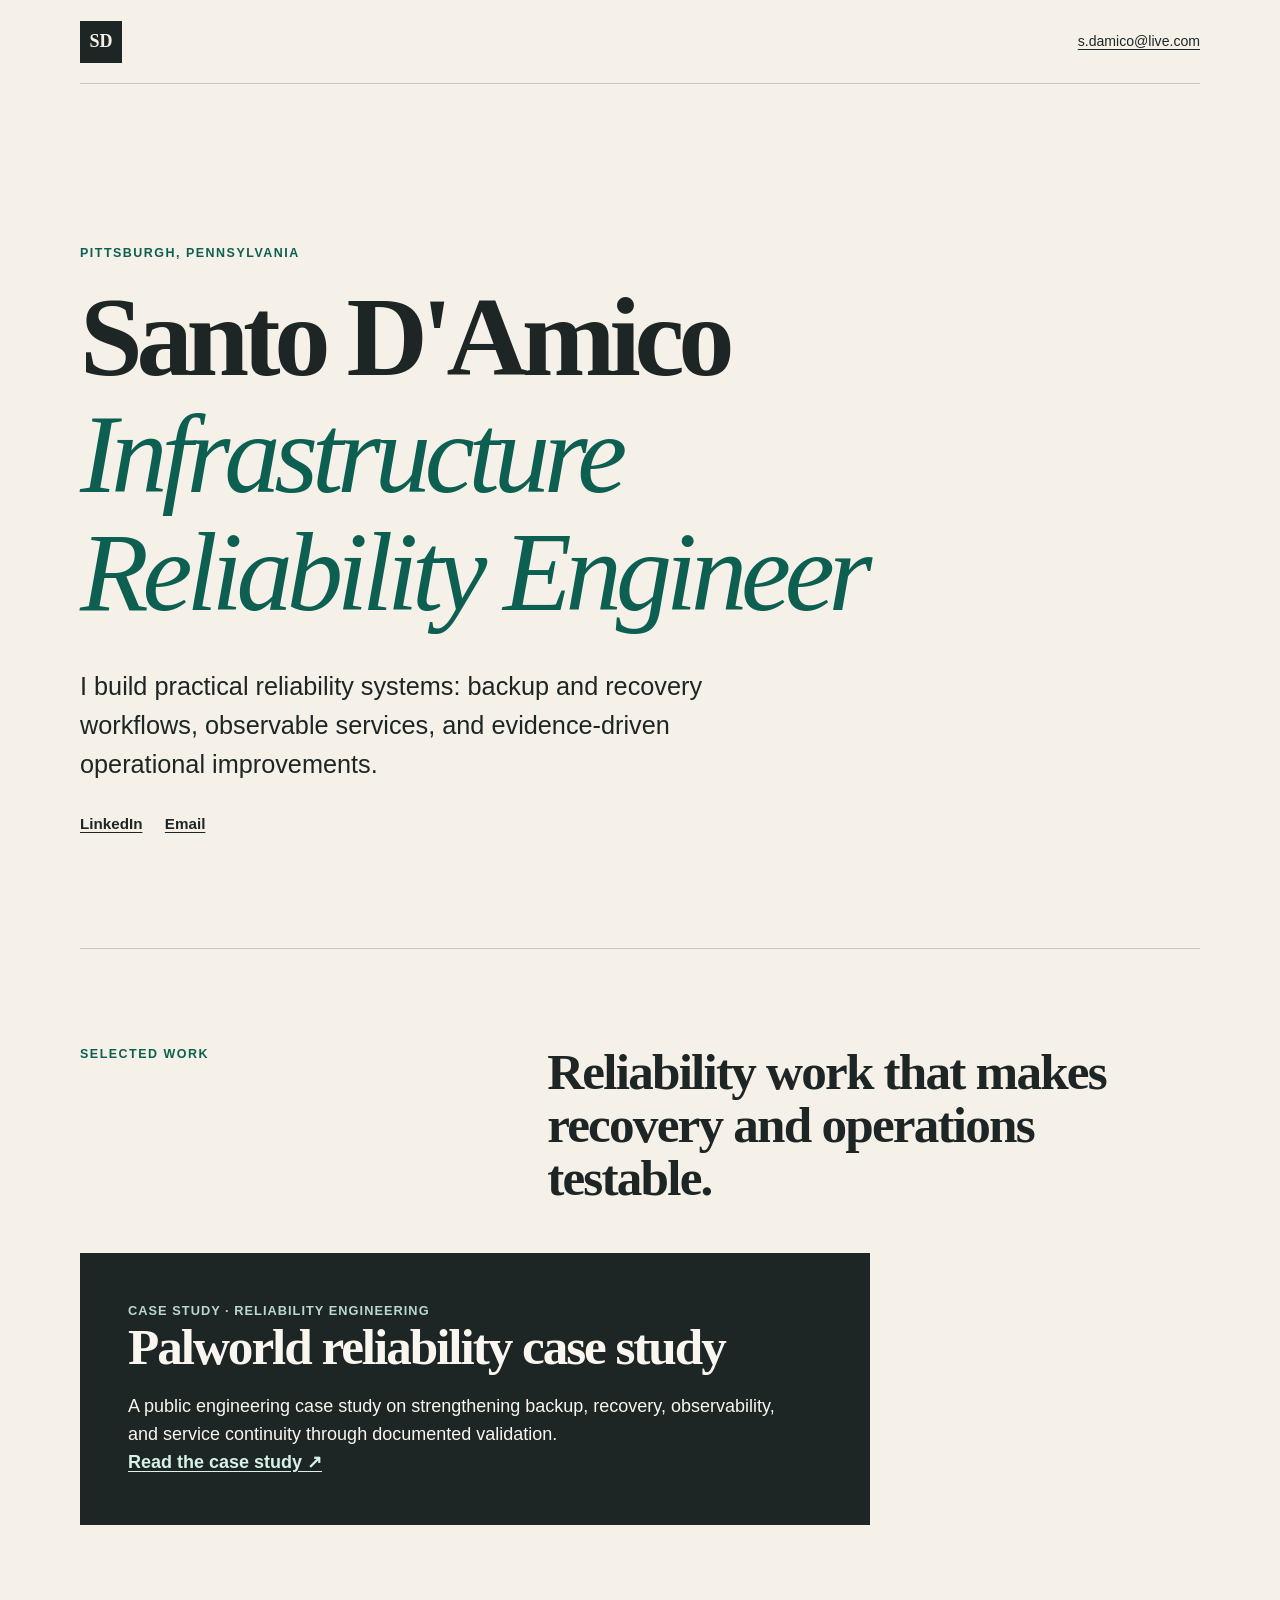
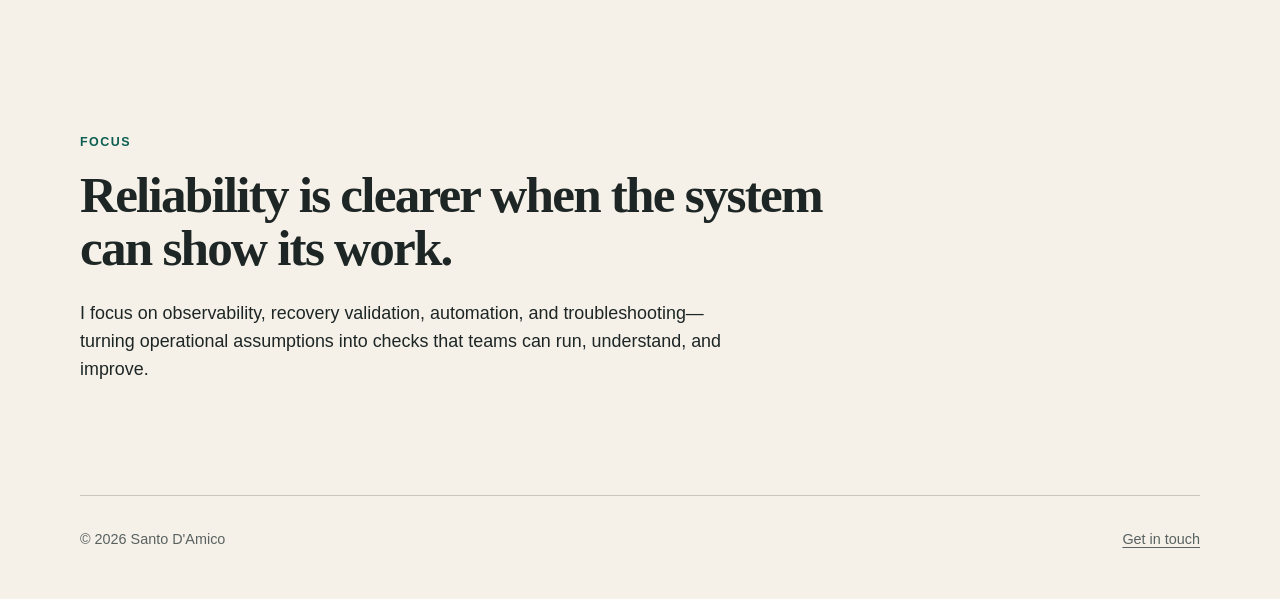
==== index.html @ 097198df "feat: publish portfolio site" ====
<!doctype html>
<html lang="en">
<head>
  <meta charset="utf-8">
  <meta name="viewport" content="width=device-width, initial-scale=1">
  <meta name="description" content="Santo D'Amico — Infrastructure Reliability Engineer in Pittsburgh, PA.">
  <title>Santo D'Amico — Infrastructure Reliability Engineer</title>
  <link rel="stylesheet" href="styles.css">
</head>
<body>
  <header class="site-header">
    <a class="wordmark" href="#top" aria-label="Santo D'Amico home">SD</a>
    <a class="contact-link" href="mailto:s.damico@live.com">s.damico@live.com</a>
  </header>

  <main id="top">
    <section class="intro" aria-labelledby="intro-heading">
      <p class="eyebrow">Pittsburgh, Pennsylvania</p>
      <h1 id="intro-heading">Santo D'Amico<br><em>Infrastructure Reliability Engineer</em></h1>
      <p class="lede">I build practical reliability systems: backup and recovery workflows, observable services, and evidence-driven operational improvements.</p>
      <nav class="intro-links" aria-label="Professional links">
        <a href="https://www.linkedin.com/in/santodamico/">LinkedIn</a>
        <a href="mailto:s.damico@live.com">Email</a>
      </nav>
    </section>

    <section class="work" aria-labelledby="work-heading">
      <div class="section-heading">
        <p class="eyebrow">Selected work</p>
        <h2 id="work-heading">Reliability work that makes recovery and operations testable.</h2>
      </div>

      <article class="project">
        <p class="project-type">Case study · Reliability engineering</p>
        <h3>Palworld reliability case study</h3>
        <p>A public engineering case study on strengthening backup, recovery, observability, and service continuity through documented validation.</p>
        <a class="project-link" href="https://github.com/ZaenetDev/palworld-reliability-case-study">Read the case study <span aria-hidden="true">↗</span></a>
      </article>
    </section>

    <section class="focus" aria-labelledby="focus-heading">
      <p class="eyebrow">Focus</p>
      <h2 id="focus-heading">Reliability is clearer when the system can show its work.</h2>
      <p>I focus on observability, recovery validation, automation, and troubleshooting—turning operational assumptions into checks that teams can run, understand, and improve.</p>
    </section>
  </main>

  <footer>
    <p>© 2026 Santo D'Amico</p>
    <a href="mailto:s.damico@live.com">Get in touch</a>
  </footer>
</body>
</html>
---- styles.css ----
:root {
  --paper: #f5f1e9;
  --ink: #1d2625;
  --muted: #596260;
  --rule: #c9c6bb;
  --accent: #0d5f52;
  --accent-dark: #073f36;
  --display: Georgia, "Times New Roman", serif;
  --body: "Helvetica Neue", Arial, sans-serif;
}

* { box-sizing: border-box; }
html { scroll-behavior: smooth; }
body {
  margin: 0;
  color: var(--ink);
  background: var(--paper);
  font-family: var(--body);
  font-size: 18px;
  line-height: 1.55;
}
a { color: inherit; text-underline-offset: 0.18em; }
a:hover { color: var(--accent); }
a:focus-visible { outline: 3px solid var(--accent); outline-offset: 4px; }

.site-header, main, footer {
  width: min(100% - 3rem, 1120px);
  margin-inline: auto;
}
.site-header {
  display: flex;
  align-items: center;
  justify-content: space-between;
  min-height: 84px;
  border-bottom: 1px solid var(--rule);
}
.wordmark {
  display: grid;
  width: 42px;
  height: 42px;
  place-items: center;
  background: var(--ink);
  color: var(--paper);
  font-family: var(--display);
  font-weight: bold;
  text-decoration: none;
}
.contact-link { font-size: 0.88rem; }

.intro { padding: clamp(4.5rem, 13vw, 10rem) 0 clamp(4rem, 9vw, 7rem); max-width: 920px; }
.eyebrow {
  margin: 0 0 1rem;
  color: var(--accent);
  font-size: 0.78rem;
  font-weight: 700;
  letter-spacing: 0.12em;
  text-transform: uppercase;
}
h1, h2, h3 { font-family: var(--display); line-height: 1.04; text-wrap: pretty; }
h1 { margin: 0; font-size: clamp(3.4rem, 8.8vw, 7.4rem); letter-spacing: -0.055em; }
h1 em { color: var(--accent); font-weight: 400; }
.lede { max-width: 690px; margin: 2.25rem 0 1.75rem; font-size: clamp(1.25rem, 2vw, 1.58rem); }
.intro-links { display: flex; gap: 1.4rem; font-size: 0.95rem; font-weight: 700; }

.work { padding: clamp(3.5rem, 8vw, 6rem) 0; border-top: 1px solid var(--rule); }
.section-heading { display: grid; grid-template-columns: minmax(0, 0.8fr) minmax(0, 1.2fr); gap: 2rem; margin-bottom: 3rem; }
.section-heading h2, .focus h2 { margin: 0; font-size: clamp(2rem, 4vw, 3.6rem); letter-spacing: -0.035em; }
.project { max-width: 790px; padding: clamp(1.6rem, 4vw, 3rem); background: var(--ink); color: #f9f6ef; }
.project-type { margin: 0 0 2rem; color: #b9d8cf; font-size: 0.8rem; font-weight: 700; letter-spacing: 0.08em; text-transform: uppercase; }
.project h3 { margin: 0 0 1.2rem; font-size: clamp(2rem, 4vw, 3.45rem); letter-spacing: -0.04em; }
.project p { max-width: 670px; margin: 0; }
.project-details { padding-left: 1.15rem; margin: 2rem 0; }
.project-details li + li { margin-top: 0.35rem; }
.project-link { color: #d7f2e8; font-weight: 700; }
.project-link:hover { color: #ffffff; }
.project-link:focus-visible { outline-color: #d7f2e8; }

.focus { padding: clamp(4rem, 9vw, 7rem) 0; max-width: 800px; }
.focus p:last-child { max-width: 670px; margin: 1.6rem 0 0; font-size: 1.12rem; }
footer { display: flex; justify-content: space-between; gap: 1rem; padding: 2rem 0 3rem; border-top: 1px solid var(--rule); color: var(--muted); font-size: 0.9rem; }
footer p { margin: 0; }

@media (max-width: 640px) {
  body { font-size: 17px; }
  .site-header, main, footer { width: min(100% - 2rem, 1120px); }
  .site-header { min-height: 70px; }
  .contact-link { max-width: 13rem; overflow-wrap: anywhere; text-align: right; }
  .intro { padding-top: 4rem; }
  .section-heading { grid-template-columns: 1fr; gap: 0.25rem; }
  .project { margin-inline: -1rem; }
  footer { align-items: flex-start; flex-direction: column; }
}

@media (prefers-reduced-motion: reduce) { html { scroll-behavior: auto; } }
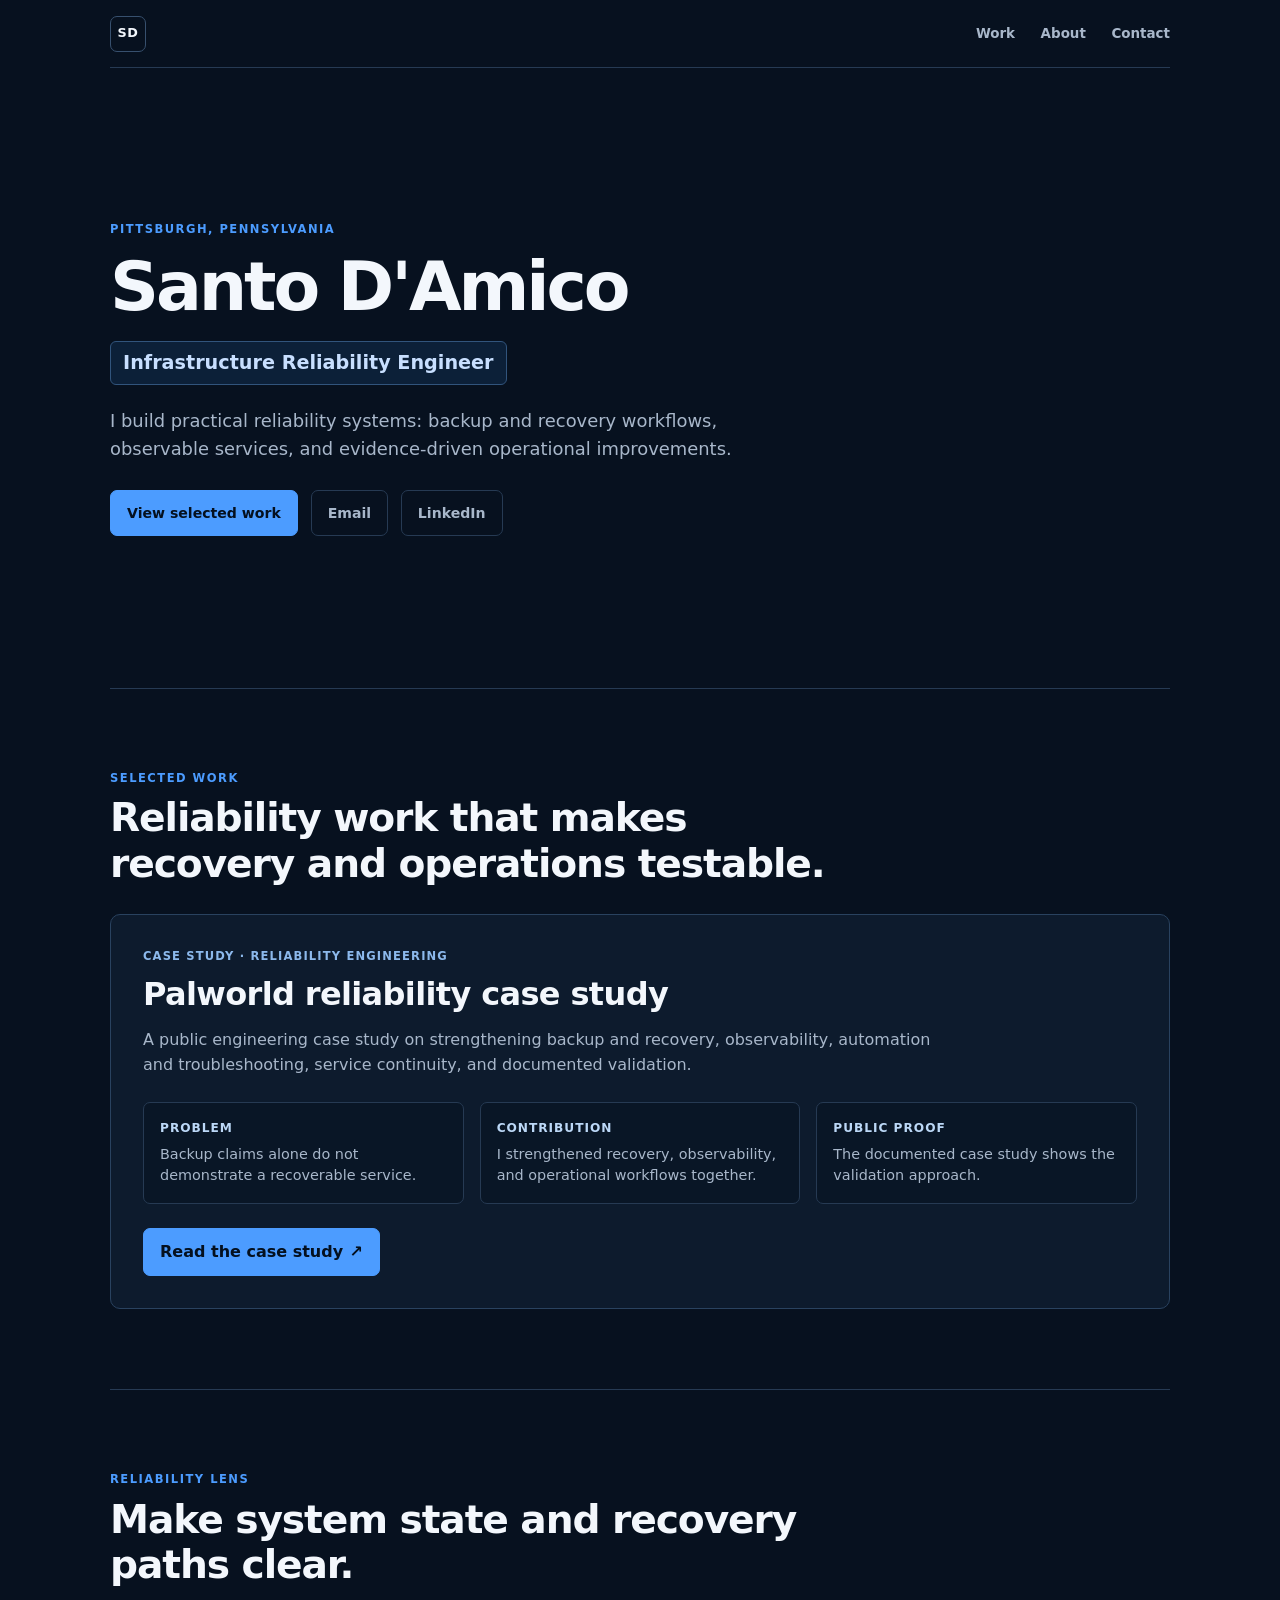
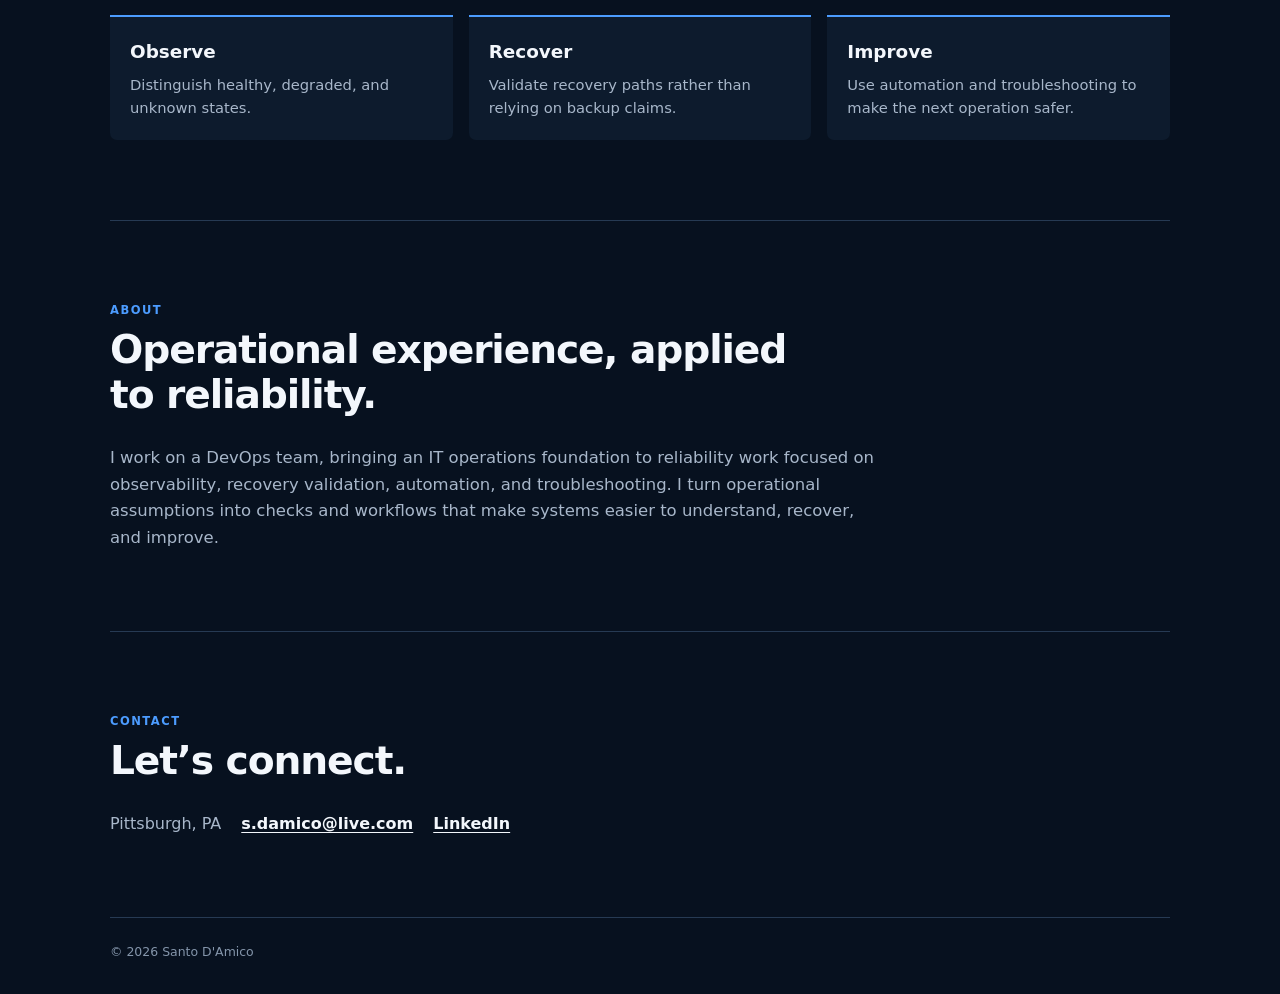
==== commit 75091429: "feat: redesign portfolio for clearer project discovery" ====
--- a/index.html
+++ b/index.html
@@ -8,46 +8,99 @@
   <link rel="stylesheet" href="styles.css">
 </head>
 <body>
-  <header class="site-header">
+  <header class="site-header shell">
     <a class="wordmark" href="#top" aria-label="Santo D'Amico home">SD</a>
-    <a class="contact-link" href="mailto:s.damico@live.com">s.damico@live.com</a>
+    <nav class="site-nav" aria-label="Primary navigation">
+      <a href="#work">Work</a>
+      <a href="#about">About</a>
+      <a href="#contact">Contact</a>
+    </nav>
   </header>
 
-  <main id="top">
-    <section class="intro" aria-labelledby="intro-heading">
+  <main id="top" class="shell">
+    <section class="hero" aria-labelledby="intro-heading">
       <p class="eyebrow">Pittsburgh, Pennsylvania</p>
-      <h1 id="intro-heading">Santo D'Amico<br><em>Infrastructure Reliability Engineer</em></h1>
+      <h1 id="intro-heading">Santo D'Amico</h1>
+      <p class="role">Infrastructure Reliability Engineer</p>
       <p class="lede">I build practical reliability systems: backup and recovery workflows, observable services, and evidence-driven operational improvements.</p>
-      <nav class="intro-links" aria-label="Professional links">
-        <a href="https://www.linkedin.com/in/santodamico/">LinkedIn</a>
-        <a href="mailto:s.damico@live.com">Email</a>
+      <nav class="hero-actions" aria-label="Featured and professional links">
+        <a class="button button-primary" href="#work">View selected work</a>
+        <a class="button button-secondary" href="mailto:s.damico@live.com">Email</a>
+        <a class="button button-secondary" href="https://www.linkedin.com/in/santodamico/">LinkedIn</a>
       </nav>
     </section>
 
-    <section class="work" aria-labelledby="work-heading">
+    <section class="section" id="work" aria-labelledby="work-heading">
       <div class="section-heading">
         <p class="eyebrow">Selected work</p>
         <h2 id="work-heading">Reliability work that makes recovery and operations testable.</h2>
       </div>
-
       <article class="project">
         <p class="project-type">Case study · Reliability engineering</p>
         <h3>Palworld reliability case study</h3>
-        <p>A public engineering case study on strengthening backup, recovery, observability, and service continuity through documented validation.</p>
+        <p class="project-summary">A public engineering case study on strengthening backup and recovery, observability, automation and troubleshooting, service continuity, and documented validation.</p>
+        <div class="project-points">
+          <div>
+            <h4>Problem</h4>
+            <p>Backup claims alone do not demonstrate a recoverable service.</p>
+          </div>
+          <div>
+            <h4>Contribution</h4>
+            <p>I strengthened recovery, observability, and operational workflows together.</p>
+          </div>
+          <div>
+            <h4>Public proof</h4>
+            <p>The documented case study shows the validation approach.</p>
+          </div>
+        </div>
         <a class="project-link" href="https://github.com/ZaenetDev/palworld-reliability-case-study">Read the case study <span aria-hidden="true">↗</span></a>
       </article>
     </section>
 
-    <section class="focus" aria-labelledby="focus-heading">
-      <p class="eyebrow">Focus</p>
-      <h2 id="focus-heading">Reliability is clearer when the system can show its work.</h2>
-      <p>I focus on observability, recovery validation, automation, and troubleshooting—turning operational assumptions into checks that teams can run, understand, and improve.</p>
+    <section class="section" aria-labelledby="reliability-heading">
+      <div class="section-heading">
+        <p class="eyebrow">Reliability lens</p>
+        <h2 id="reliability-heading">Make system state and recovery paths clear.</h2>
+      </div>
+      <div class="lens-grid">
+        <article>
+          <h3>Observe</h3>
+          <p>Distinguish healthy, degraded, and unknown states.</p>
+        </article>
+        <article>
+          <h3>Recover</h3>
+          <p>Validate recovery paths rather than relying on backup claims.</p>
+        </article>
+        <article>
+          <h3>Improve</h3>
+          <p>Use automation and troubleshooting to make the next operation safer.</p>
+        </article>
+      </div>
+    </section>
+
+    <section class="section" id="about" aria-labelledby="about-heading">
+      <div class="section-heading">
+        <p class="eyebrow">About</p>
+        <h2 id="about-heading">Operational experience, applied to reliability.</h2>
+      </div>
+      <p class="about-copy">I work on a DevOps team, bringing an IT operations foundation to reliability work focused on observability, recovery validation, automation, and troubleshooting. I turn operational assumptions into checks and workflows that make systems easier to understand, recover, and improve.</p>
+    </section>
+
+    <section class="section" id="contact" aria-labelledby="contact-heading">
+      <div class="section-heading">
+        <p class="eyebrow">Contact</p>
+        <h2 id="contact-heading">Let’s connect.</h2>
+      </div>
+      <address class="contact-row">
+        <span>Pittsburgh, PA</span>
+        <a href="mailto:s.damico@live.com">s.damico@live.com</a>
+        <a href="https://www.linkedin.com/in/santodamico/">LinkedIn</a>
+      </address>
     </section>
   </main>
 
-  <footer>
+  <footer class="shell">
     <p>© 2026 Santo D'Amico</p>
-    <a href="mailto:s.damico@live.com">Get in touch</a>
   </footer>
 </body>
 </html>
--- a/styles.css
+++ b/styles.css
@@ -1,94 +1,180 @@
 :root {
-  --paper: #f5f1e9;
-  --ink: #1d2625;
-  --muted: #596260;
-  --rule: #c9c6bb;
-  --accent: #0d5f52;
-  --accent-dark: #073f36;
-  --display: Georgia, "Times New Roman", serif;
-  --body: "Helvetica Neue", Arial, sans-serif;
+  color-scheme: dark;
+  --bg: #07111f;
+  --surface: #0d1b2d;
+  --surface-strong: #12243a;
+  --text: #f3f7fc;
+  --muted: #a8b7ca;
+  --line: #263a53;
+  --accent: #4c9cff;
+  --accent-hover: #74b3ff;
+  --max: 1060px;
+  --gutter: clamp(1rem, 4vw, 2rem);
+  --radius: 10px;
+  --font: Inter, ui-sans-serif, system-ui, -apple-system, BlinkMacSystemFont, "Segoe UI", sans-serif;
 }
 
-* { box-sizing: border-box; }
+*, *::before, *::after { box-sizing: border-box; }
 html { scroll-behavior: smooth; }
 body {
   margin: 0;
-  color: var(--ink);
-  background: var(--paper);
-  font-family: var(--body);
-  font-size: 18px;
-  line-height: 1.55;
+  min-width: 320px;
+  overflow-x: hidden;
+  background: var(--bg);
+  color: var(--text);
+  font-family: var(--font);
+  font-size: 16px;
+  line-height: 1.6;
+  -webkit-font-smoothing: antialiased;
 }
-a { color: inherit; text-underline-offset: 0.18em; }
-a:hover { color: var(--accent); }
-a:focus-visible { outline: 3px solid var(--accent); outline-offset: 4px; }
+a { color: inherit; text-underline-offset: 0.2em; }
+a:hover { color: var(--accent-hover); }
+a:focus-visible {
+  outline: 3px solid var(--accent);
+  outline-offset: 4px;
+  border-radius: 3px;
+}
+p, h1, h2, h3, h4 { overflow-wrap: break-word; }
+.shell { width: min(calc(100% - (2 * var(--gutter))), var(--max)); margin-inline: auto; }
 
-.site-header, main, footer {
-  width: min(100% - 3rem, 1120px);
-  margin-inline: auto;
-}
 .site-header {
   display: flex;
   align-items: center;
   justify-content: space-between;
-  min-height: 84px;
-  border-bottom: 1px solid var(--rule);
+  gap: 1.5rem;
+  min-height: 68px;
+  border-bottom: 1px solid var(--line);
 }
 .wordmark {
-  display: grid;
-  width: 42px;
-  height: 42px;
+  display: inline-grid;
+  width: 36px;
+  height: 36px;
   place-items: center;
-  background: var(--ink);
-  color: var(--paper);
-  font-family: var(--display);
-  font-weight: bold;
+  border: 1px solid #37506e;
+  border-radius: 7px;
+  color: var(--text);
+  font-size: 0.8rem;
+  font-weight: 800;
+  letter-spacing: 0.05em;
   text-decoration: none;
 }
-.contact-link { font-size: 0.88rem; }
+.wordmark:hover { border-color: var(--accent); color: var(--text); }
+.site-nav { display: flex; gap: clamp(0.8rem, 3vw, 1.6rem); font-size: 0.84rem; font-weight: 650; }
+.site-nav a { color: var(--muted); text-decoration: none; }
+.site-nav a:hover { color: var(--text); }
 
-.intro { padding: clamp(4.5rem, 13vw, 10rem) 0 clamp(4rem, 9vw, 7rem); max-width: 920px; }
+main { display: block; }
+.hero {
+  display: grid;
+  align-content: center;
+  min-height: min(620px, calc(100svh - 68px));
+  padding-block: clamp(3.25rem, 8vh, 5.5rem);
+}
 .eyebrow {
-  margin: 0 0 1rem;
+  margin: 0 0 0.8rem;
   color: var(--accent);
-  font-size: 0.78rem;
-  font-weight: 700;
-  letter-spacing: 0.12em;
+  font-size: 0.72rem;
+  font-weight: 800;
+  letter-spacing: 0.13em;
   text-transform: uppercase;
 }
-h1, h2, h3 { font-family: var(--display); line-height: 1.04; text-wrap: pretty; }
-h1 { margin: 0; font-size: clamp(3.4rem, 8.8vw, 7.4rem); letter-spacing: -0.055em; }
-h1 em { color: var(--accent); font-weight: 400; }
-.lede { max-width: 690px; margin: 2.25rem 0 1.75rem; font-size: clamp(1.25rem, 2vw, 1.58rem); }
-.intro-links { display: flex; gap: 1.4rem; font-size: 0.95rem; font-weight: 700; }
+h1 {
+  margin: 0;
+  font-size: clamp(3.25rem, 7vw, 4.25rem);
+  line-height: 1.02;
+  letter-spacing: -0.045em;
+}
+.role {
+  display: inline-block;
+  width: fit-content;
+  max-width: 100%;
+  margin: 1.25rem 0 0;
+  padding: 0.5rem 0.75rem;
+  border: 1px solid #31547c;
+  border-radius: 6px;
+  background: #0c2038;
+  color: #c8dfff;
+  font-size: clamp(1rem, 2.2vw, 1.2rem);
+  font-weight: 650;
+  line-height: 1.35;
+}
+.lede { max-width: 670px; margin: 1.35rem 0 0; color: var(--muted); font-size: clamp(1rem, 1.8vw, 1.12rem); }
+.hero-actions { display: flex; flex-wrap: wrap; align-items: center; gap: 0.8rem; margin-top: 1.65rem; }
+.button {
+  display: inline-flex;
+  min-height: 44px;
+  align-items: center;
+  justify-content: center;
+  padding: 0.65rem 1rem;
+  border: 1px solid var(--line);
+  border-radius: 7px;
+  font-size: 0.88rem;
+  font-weight: 750;
+  text-decoration: none;
+}
+.button-primary { border-color: var(--accent); background: var(--accent); color: #04101f; }
+.button-primary:hover { border-color: var(--accent-hover); background: var(--accent-hover); color: #04101f; }
+.button-secondary { color: var(--muted); }
+.button-secondary:hover { border-color: #476482; color: var(--text); }
 
-.work { padding: clamp(3.5rem, 8vw, 6rem) 0; border-top: 1px solid var(--rule); }
-.section-heading { display: grid; grid-template-columns: minmax(0, 0.8fr) minmax(0, 1.2fr); gap: 2rem; margin-bottom: 3rem; }
-.section-heading h2, .focus h2 { margin: 0; font-size: clamp(2rem, 4vw, 3.6rem); letter-spacing: -0.035em; }
-.project { max-width: 790px; padding: clamp(1.6rem, 4vw, 3rem); background: var(--ink); color: #f9f6ef; }
-.project-type { margin: 0 0 2rem; color: #b9d8cf; font-size: 0.8rem; font-weight: 700; letter-spacing: 0.08em; text-transform: uppercase; }
-.project h3 { margin: 0 0 1.2rem; font-size: clamp(2rem, 4vw, 3.45rem); letter-spacing: -0.04em; }
-.project p { max-width: 670px; margin: 0; }
-.project-details { padding-left: 1.15rem; margin: 2rem 0; }
-.project-details li + li { margin-top: 0.35rem; }
-.project-link { color: #d7f2e8; font-weight: 700; }
-.project-link:hover { color: #ffffff; }
-.project-link:focus-visible { outline-color: #d7f2e8; }
+.section { padding-block: clamp(3.5rem, 7vw, 5rem); border-top: 1px solid var(--line); scroll-margin-top: 1rem; }
+.section-heading { max-width: 720px; margin-bottom: 1.75rem; }
+.section-heading .eyebrow { margin-bottom: 0.5rem; }
+h2 { margin: 0; font-size: clamp(1.75rem, 3.6vw, 2.45rem); line-height: 1.15; letter-spacing: -0.028em; }
 
-.focus { padding: clamp(4rem, 9vw, 7rem) 0; max-width: 800px; }
-.focus p:last-child { max-width: 670px; margin: 1.6rem 0 0; font-size: 1.12rem; }
-footer { display: flex; justify-content: space-between; gap: 1rem; padding: 2rem 0 3rem; border-top: 1px solid var(--rule); color: var(--muted); font-size: 0.9rem; }
+.project {
+  padding: clamp(1.35rem, 3.5vw, 2rem);
+  border: 1px solid #29425f;
+  border-radius: var(--radius);
+  background: var(--surface);
+}
+.project-type { margin: 0 0 0.65rem; color: #8cb9ec; font-size: 0.72rem; font-weight: 800; letter-spacing: 0.1em; text-transform: uppercase; }
+.project h3 { margin: 0; font-size: clamp(1.45rem, 3vw, 2rem); line-height: 1.2; letter-spacing: -0.02em; }
+.project-summary { max-width: 790px; margin: 0.8rem 0 0; color: var(--muted); }
+.project-points { display: grid; grid-template-columns: repeat(3, minmax(0, 1fr)); gap: 1rem; margin: 1.5rem 0; }
+.project-points div { padding: 1rem; border: 1px solid var(--line); border-radius: 7px; background: #091626; }
+.project-points h4 { margin: 0 0 0.35rem; color: #bcd8f7; font-size: 0.76rem; letter-spacing: 0.08em; text-transform: uppercase; }
+.project-points p { margin: 0; color: var(--muted); font-size: 0.9rem; line-height: 1.5; }
+.project-link {
+  display: inline-flex;
+  min-height: 44px;
+  align-items: center;
+  gap: 0.4rem;
+  padding: 0.65rem 1rem;
+  border: 1px solid var(--accent);
+  border-radius: 7px;
+  background: var(--accent);
+  color: #04101f;
+  font-weight: 800;
+  text-decoration: none;
+}
+.project-link:hover { border-color: var(--accent-hover); background: var(--accent-hover); color: #04101f; }
+.project-link span { color: inherit; }
+
+.lens-grid { display: grid; grid-template-columns: repeat(3, minmax(0, 1fr)); gap: 1rem; }
+.lens-grid article { padding: 1.25rem; border-top: 2px solid var(--accent); border-radius: 0 0 7px 7px; background: var(--surface); }
+.lens-grid h3 { margin: 0 0 0.4rem; font-size: 1.15rem; }
+.lens-grid p { margin: 0; color: var(--muted); font-size: 0.92rem; }
+
+.about-copy { max-width: 780px; margin: 1rem 0 0; color: var(--muted); font-size: 1.03rem; }
+.contact-row { display: flex; flex-wrap: wrap; align-items: center; gap: 0.75rem 1.25rem; margin-top: 1.25rem; font-style: normal; }
+.contact-row span { color: var(--muted); }
+.contact-row a { font-weight: 700; }
+
+footer { display: flex; justify-content: space-between; gap: 1rem; padding-block: 1.5rem 2rem; border-top: 1px solid var(--line); color: #8495aa; font-size: 0.78rem; }
 footer p { margin: 0; }
 
-@media (max-width: 640px) {
-  body { font-size: 17px; }
-  .site-header, main, footer { width: min(100% - 2rem, 1120px); }
-  .site-header { min-height: 70px; }
-  .contact-link { max-width: 13rem; overflow-wrap: anywhere; text-align: right; }
-  .intro { padding-top: 4rem; }
-  .section-heading { grid-template-columns: 1fr; gap: 0.25rem; }
-  .project { margin-inline: -1rem; }
+@media (max-width: 700px) {
+  .hero { min-height: auto; max-height: none; padding-block: 4rem; }
+  .project-points, .lens-grid { grid-template-columns: 1fr; }
+  .project-points { gap: 0.75rem; }
+}
+@media (max-width: 420px) {
+  .site-header { gap: 0.75rem; }
+  .site-nav { gap: 0.75rem; font-size: 0.78rem; }
+  h1 { font-size: clamp(2.7rem, 15vw, 3.25rem); }
+  .hero-actions { align-items: stretch; flex-direction: column; }
+  .button { width: 100%; }
   footer { align-items: flex-start; flex-direction: column; }
 }
-
 @media (prefers-reduced-motion: reduce) { html { scroll-behavior: auto; } }
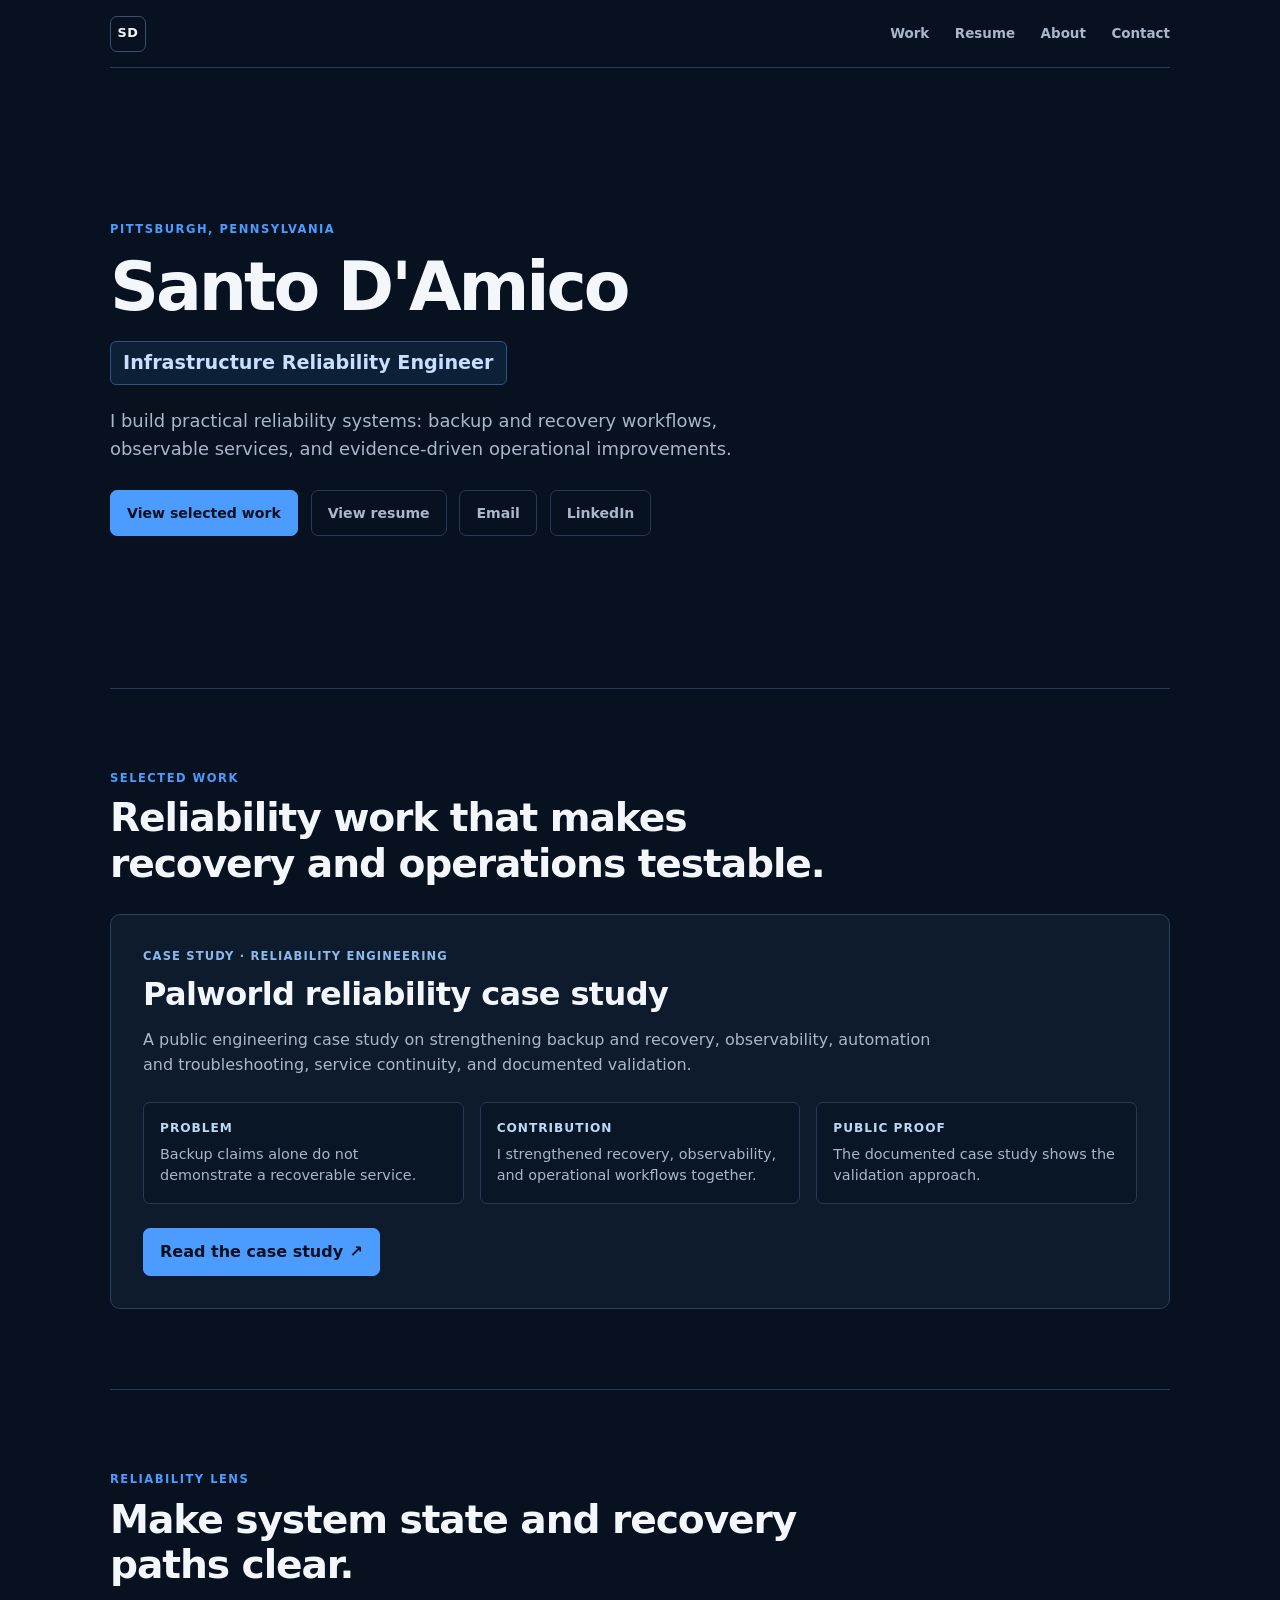
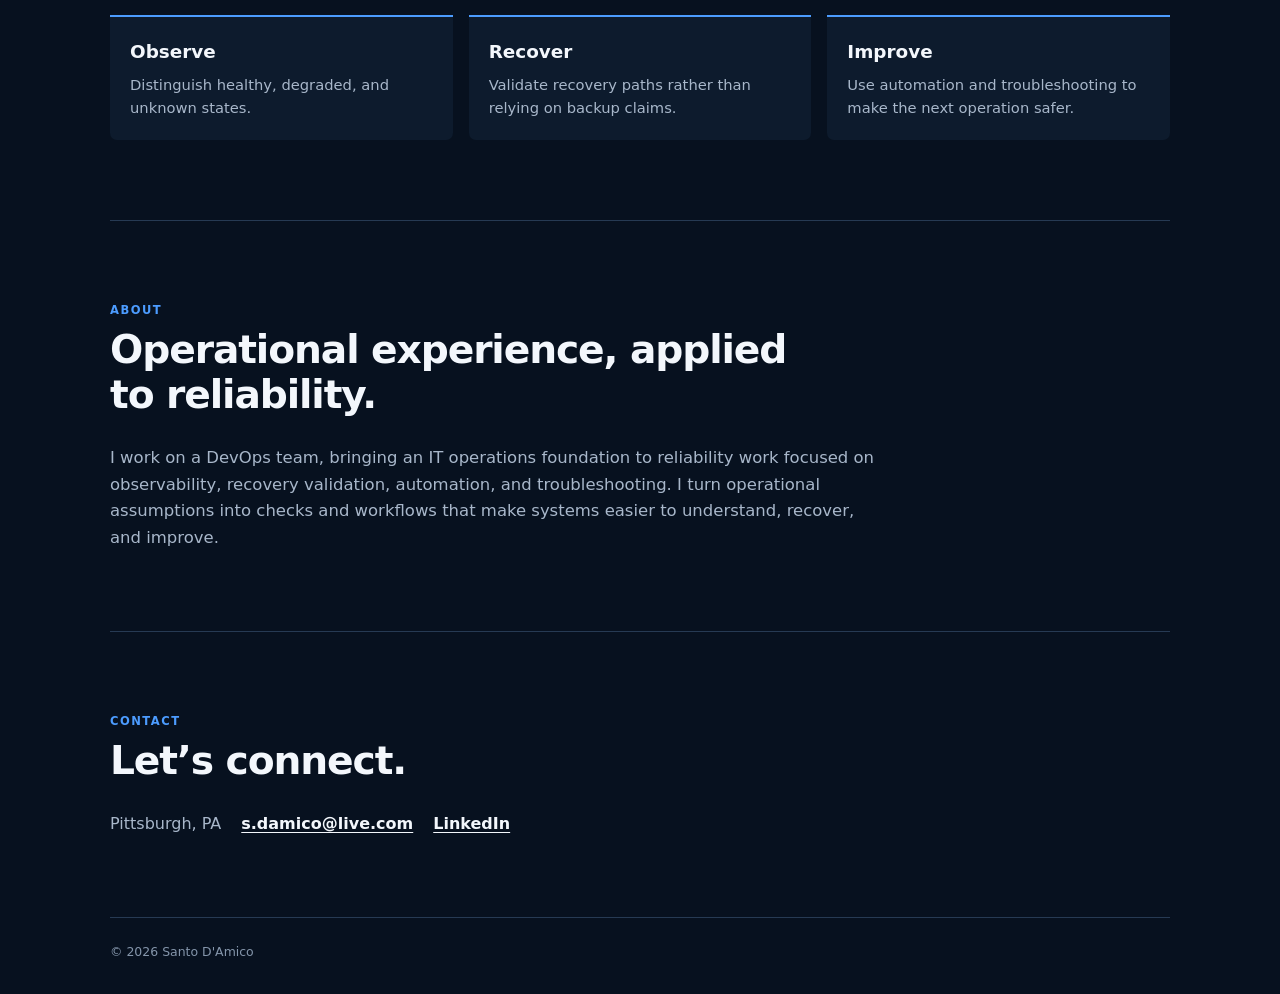
==== commit ddb1c0a3: "feat: add public resume" ====
--- a/index.html
+++ b/index.html
@@ -12,6 +12,7 @@
     <a class="wordmark" href="#top" aria-label="Santo D'Amico home">SD</a>
     <nav class="site-nav" aria-label="Primary navigation">
       <a href="#work">Work</a>
+      <a href="resume.html">Resume</a>
       <a href="#about">About</a>
       <a href="#contact">Contact</a>
     </nav>
@@ -25,6 +26,7 @@
       <p class="lede">I build practical reliability systems: backup and recovery workflows, observable services, and evidence-driven operational improvements.</p>
       <nav class="hero-actions" aria-label="Featured and professional links">
         <a class="button button-primary" href="#work">View selected work</a>
+        <a class="button button-secondary" href="resume.html">View resume</a>
         <a class="button button-secondary" href="mailto:s.damico@live.com">Email</a>
         <a class="button button-secondary" href="https://www.linkedin.com/in/santodamico/">LinkedIn</a>
       </nav>
--- a/styles.css
+++ b/styles.css
@@ -62,6 +62,7 @@
 .site-nav { display: flex; gap: clamp(0.8rem, 3vw, 1.6rem); font-size: 0.84rem; font-weight: 650; }
 .site-nav a { color: var(--muted); text-decoration: none; }
 .site-nav a:hover { color: var(--text); }
+.site-nav a[aria-current="page"] { color: var(--text); }
 
 main { display: block; }
 .hero {
@@ -164,10 +165,113 @@
 footer { display: flex; justify-content: space-between; gap: 1rem; padding-block: 1.5rem 2rem; border-top: 1px solid var(--line); color: #8495aa; font-size: 0.78rem; }
 footer p { margin: 0; }
 
+.resume-page { padding-bottom: clamp(3.5rem, 7vw, 5rem); }
+.resume-intro {
+  display: flex;
+  min-height: 390px;
+  align-items: center;
+  justify-content: space-between;
+  gap: 2rem;
+  padding-block: clamp(3.25rem, 8vh, 5rem);
+}
+.resume-intro h1 { font-size: clamp(2.9rem, 7vw, 4.25rem); }
+.resume-actions { display: flex; max-width: 280px; flex-wrap: wrap; justify-content: flex-end; gap: 0.75rem; }
+.resume-summary {
+  display: grid;
+  grid-template-columns: minmax(220px, 0.8fr) minmax(0, 1.7fr);
+  gap: 1rem 3rem;
+  padding: clamp(1.5rem, 4vw, 2.25rem);
+  border: 1px solid #29425f;
+  border-radius: var(--radius);
+  background: var(--surface);
+}
+.resume-summary .resume-file-label { grid-row: 1 / span 2; }
+.resume-summary h2 { font-size: clamp(1.55rem, 3vw, 2.1rem); }
+.resume-summary > p:last-child { margin: 0; color: var(--muted); }
+.resume-file-label {
+  margin: 0;
+  color: var(--accent);
+  font-family: ui-monospace, SFMono-Regular, Menlo, Consolas, monospace;
+  font-size: 0.76rem;
+  font-weight: 750;
+  letter-spacing: 0.04em;
+}
+.resume-file-label::before { content: "~/"; color: #6f88a6; }
+.resume-section { padding-top: clamp(3.5rem, 7vw, 5rem); }
+.career-timeline { position: relative; margin-top: 2rem; }
+.career-timeline::before {
+  position: absolute;
+  top: 0;
+  bottom: 0;
+  left: 11px;
+  width: 2px;
+  background: var(--line);
+  content: "";
+}
+.timeline-entry { position: relative; padding: 0 0 2rem 3rem; }
+.timeline-entry:last-child { padding-bottom: 0; }
+.timeline-marker {
+  position: absolute;
+  top: 1.7rem;
+  left: 5px;
+  width: 14px;
+  height: 14px;
+  border: 3px solid var(--bg);
+  border-radius: 50%;
+  background: var(--accent);
+  box-shadow: 0 0 0 2px var(--accent);
+}
+.timeline-card { padding: clamp(1.3rem, 3.5vw, 2rem); border: 1px solid #29425f; border-radius: var(--radius); background: var(--surface); }
+.timeline-header { display: flex; align-items: flex-start; justify-content: space-between; gap: 1rem 2rem; }
+.timeline-header h3 { margin: 0; font-size: clamp(1.25rem, 2.6vw, 1.6rem); line-height: 1.25; }
+.title-context { color: #c4d4e6; font-weight: 500; }
+.timeline-company { margin: 0.3rem 0 0; color: #9cc7f4; font-weight: 650; }
+.timeline-date { flex: 0 0 auto; margin: 0; color: var(--accent); font-size: 0.82rem; font-weight: 750; }
+.achievement-list { margin: 1.35rem 0 0; padding-left: 1.25rem; color: var(--muted); }
+.achievement-list li { margin-top: 0.72rem; padding-left: 0.25rem; }
+.achievement-list li::marker { color: var(--accent); }
+.timeline-tags { display: flex; flex-wrap: wrap; gap: 0.5rem; margin-top: 1.4rem; }
+.timeline-tags span {
+  padding: 0.28rem 0.65rem;
+  border: 1px solid #31547c;
+  border-radius: 999px;
+  background: #0c2038;
+  color: #b8d7fb;
+  font-size: 0.72rem;
+  font-weight: 700;
+}
+.skills-grid { display: grid; grid-template-columns: repeat(2, minmax(0, 1fr)); gap: 1rem; }
+.skills-grid article { padding: 1.25rem; border-top: 2px solid var(--accent); border-radius: 0 0 7px 7px; background: var(--surface); }
+.skills-grid h3 { margin: 0 0 0.6rem; font-size: 1rem; }
+.skills-grid ul { margin: 0; padding-left: 1.15rem; color: var(--muted); }
+.skills-grid li { margin-top: 0.3rem; }
+.skills-grid li::marker { color: var(--accent); }
+.resume-download {
+  display: flex;
+  align-items: center;
+  justify-content: space-between;
+  gap: 2rem;
+  margin-top: clamp(3.5rem, 7vw, 5rem);
+  padding: clamp(1.5rem, 4vw, 2.25rem);
+  border: 1px solid #31547c;
+  border-radius: var(--radius);
+  background: #0c2038;
+}
+.resume-download h2 { font-size: clamp(1.5rem, 3vw, 2rem); }
+.resume-download p:not(.eyebrow) { margin: 0.5rem 0 0; color: var(--muted); }
+.resume-download .button { flex: 0 0 auto; }
+
 @media (max-width: 700px) {
   .hero { min-height: auto; max-height: none; padding-block: 4rem; }
   .project-points, .lens-grid { grid-template-columns: 1fr; }
   .project-points { gap: 0.75rem; }
+  .resume-intro { min-height: auto; align-items: flex-start; flex-direction: column; }
+  .resume-actions { max-width: none; justify-content: flex-start; }
+  .resume-summary { grid-template-columns: 1fr; }
+  .resume-summary .resume-file-label { grid-row: auto; }
+  .timeline-header { flex-direction: column; }
+  .skills-grid { grid-template-columns: 1fr; }
+  .resume-download { align-items: flex-start; flex-direction: column; }
 }
 @media (max-width: 420px) {
   .site-header { gap: 0.75rem; }
@@ -175,6 +279,8 @@
   h1 { font-size: clamp(2.7rem, 15vw, 3.25rem); }
   .hero-actions { align-items: stretch; flex-direction: column; }
   .button { width: 100%; }
+  .resume-actions { width: 100%; }
+  .timeline-entry { padding-left: 2.25rem; }
   footer { align-items: flex-start; flex-direction: column; }
 }
 @media (prefers-reduced-motion: reduce) { html { scroll-behavior: auto; } }
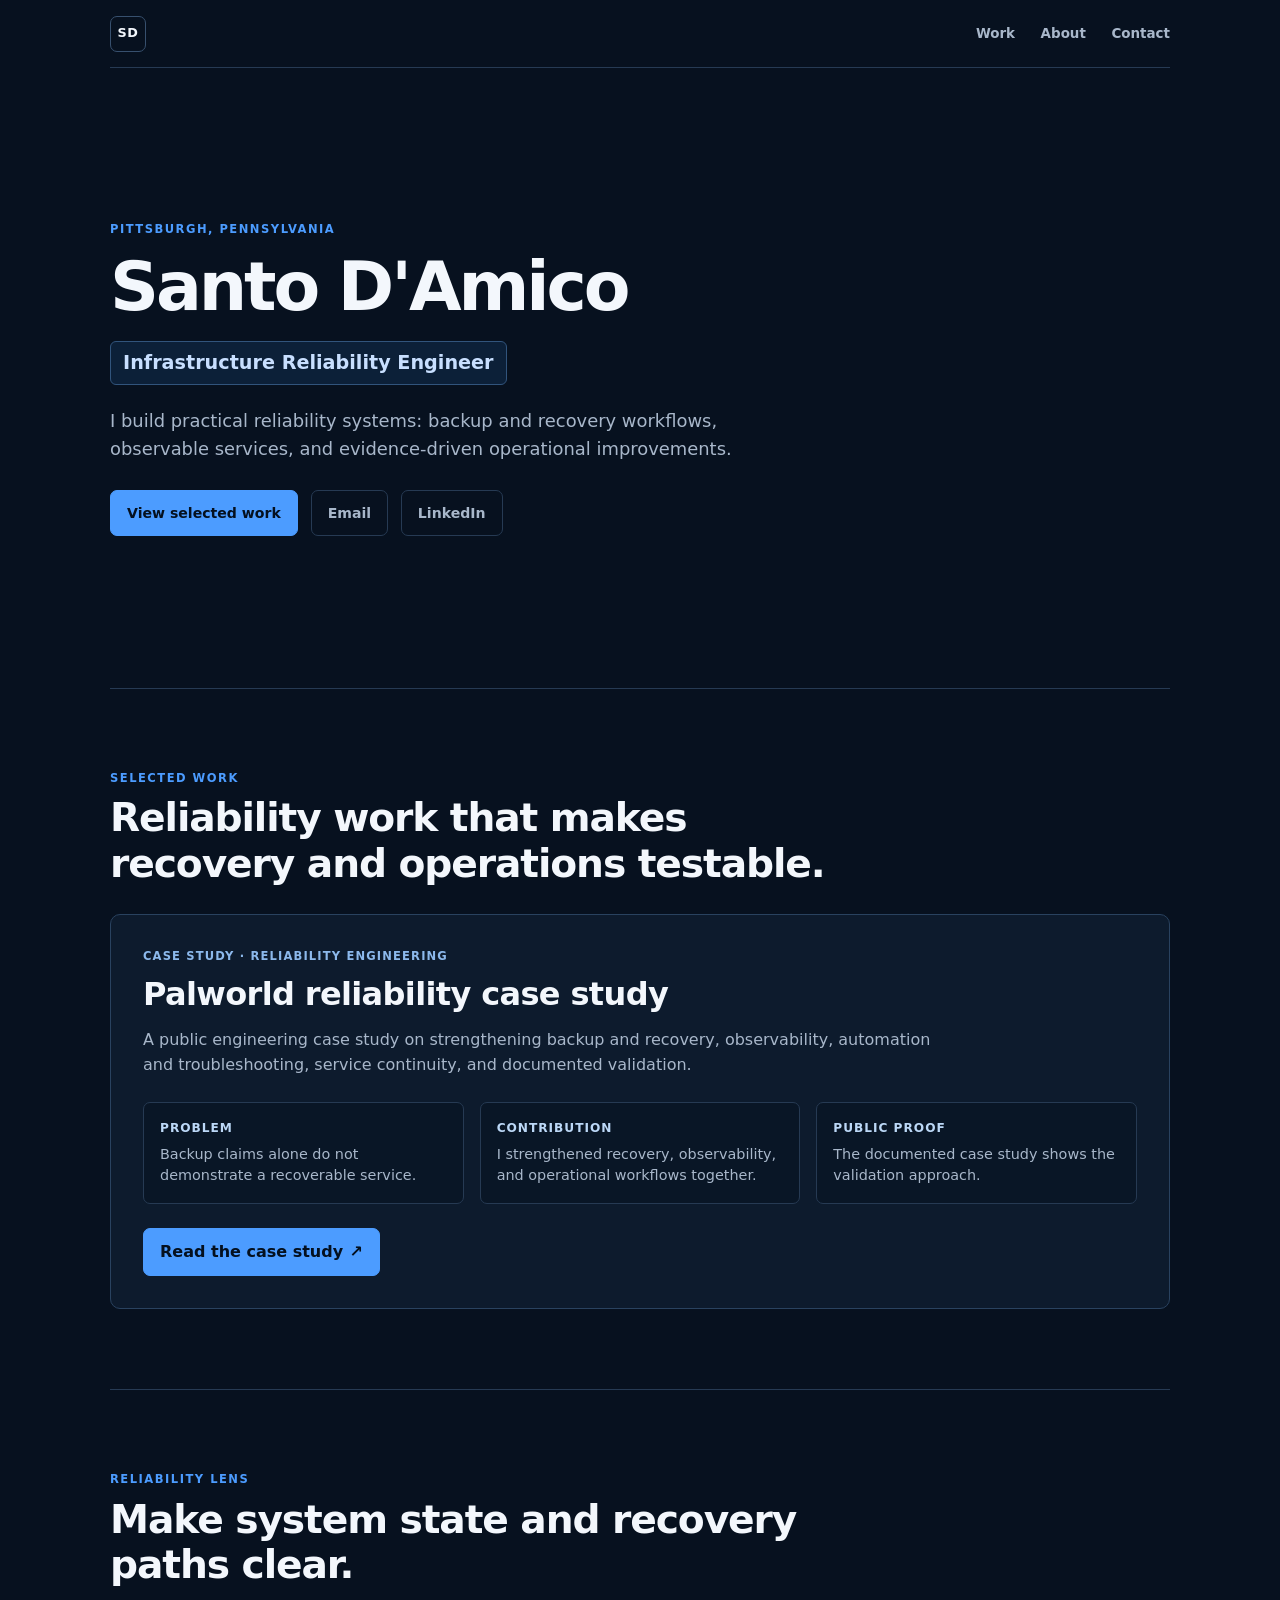
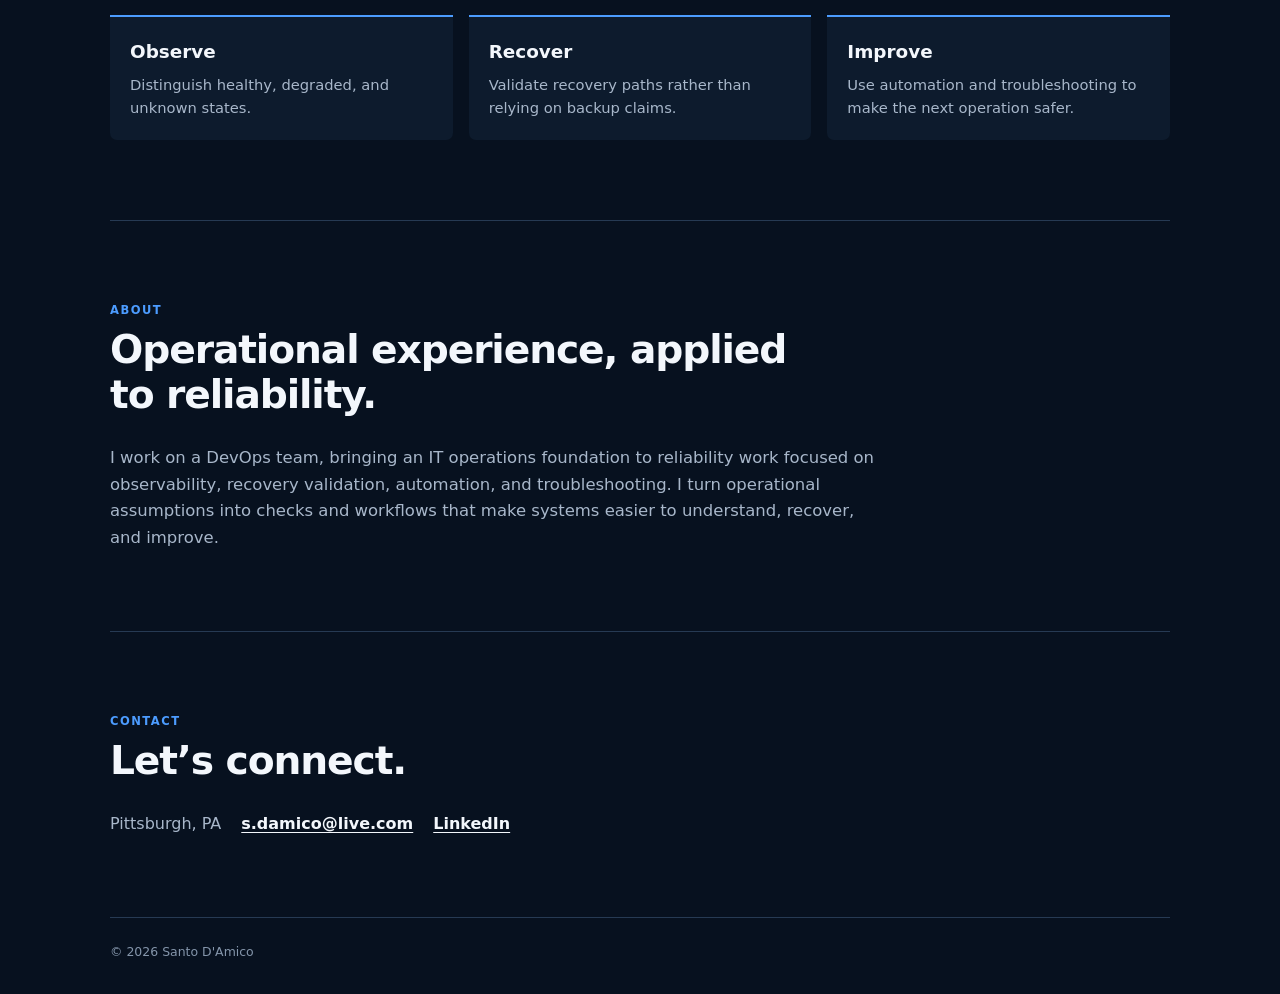
==== commit 1446d34b: "Revert "feat: add public resume" This reverts commit ddb1c0a399c735ab86e9d3f5eac159fad4e0a213." ====
--- a/index.html
+++ b/index.html
@@ -12,7 +12,6 @@
     <a class="wordmark" href="#top" aria-label="Santo D'Amico home">SD</a>
     <nav class="site-nav" aria-label="Primary navigation">
       <a href="#work">Work</a>
-      <a href="resume.html">Resume</a>
       <a href="#about">About</a>
       <a href="#contact">Contact</a>
     </nav>
@@ -26,7 +25,6 @@
       <p class="lede">I build practical reliability systems: backup and recovery workflows, observable services, and evidence-driven operational improvements.</p>
       <nav class="hero-actions" aria-label="Featured and professional links">
         <a class="button button-primary" href="#work">View selected work</a>
-        <a class="button button-secondary" href="resume.html">View resume</a>
         <a class="button button-secondary" href="mailto:s.damico@live.com">Email</a>
         <a class="button button-secondary" href="https://www.linkedin.com/in/santodamico/">LinkedIn</a>
       </nav>
--- a/styles.css
+++ b/styles.css
@@ -62,7 +62,6 @@
 .site-nav { display: flex; gap: clamp(0.8rem, 3vw, 1.6rem); font-size: 0.84rem; font-weight: 650; }
 .site-nav a { color: var(--muted); text-decoration: none; }
 .site-nav a:hover { color: var(--text); }
-.site-nav a[aria-current="page"] { color: var(--text); }
 
 main { display: block; }
 .hero {
@@ -165,113 +164,10 @@
 footer { display: flex; justify-content: space-between; gap: 1rem; padding-block: 1.5rem 2rem; border-top: 1px solid var(--line); color: #8495aa; font-size: 0.78rem; }
 footer p { margin: 0; }
 
-.resume-page { padding-bottom: clamp(3.5rem, 7vw, 5rem); }
-.resume-intro {
-  display: flex;
-  min-height: 390px;
-  align-items: center;
-  justify-content: space-between;
-  gap: 2rem;
-  padding-block: clamp(3.25rem, 8vh, 5rem);
-}
-.resume-intro h1 { font-size: clamp(2.9rem, 7vw, 4.25rem); }
-.resume-actions { display: flex; max-width: 280px; flex-wrap: wrap; justify-content: flex-end; gap: 0.75rem; }
-.resume-summary {
-  display: grid;
-  grid-template-columns: minmax(220px, 0.8fr) minmax(0, 1.7fr);
-  gap: 1rem 3rem;
-  padding: clamp(1.5rem, 4vw, 2.25rem);
-  border: 1px solid #29425f;
-  border-radius: var(--radius);
-  background: var(--surface);
-}
-.resume-summary .resume-file-label { grid-row: 1 / span 2; }
-.resume-summary h2 { font-size: clamp(1.55rem, 3vw, 2.1rem); }
-.resume-summary > p:last-child { margin: 0; color: var(--muted); }
-.resume-file-label {
-  margin: 0;
-  color: var(--accent);
-  font-family: ui-monospace, SFMono-Regular, Menlo, Consolas, monospace;
-  font-size: 0.76rem;
-  font-weight: 750;
-  letter-spacing: 0.04em;
-}
-.resume-file-label::before { content: "~/"; color: #6f88a6; }
-.resume-section { padding-top: clamp(3.5rem, 7vw, 5rem); }
-.career-timeline { position: relative; margin-top: 2rem; }
-.career-timeline::before {
-  position: absolute;
-  top: 0;
-  bottom: 0;
-  left: 11px;
-  width: 2px;
-  background: var(--line);
-  content: "";
-}
-.timeline-entry { position: relative; padding: 0 0 2rem 3rem; }
-.timeline-entry:last-child { padding-bottom: 0; }
-.timeline-marker {
-  position: absolute;
-  top: 1.7rem;
-  left: 5px;
-  width: 14px;
-  height: 14px;
-  border: 3px solid var(--bg);
-  border-radius: 50%;
-  background: var(--accent);
-  box-shadow: 0 0 0 2px var(--accent);
-}
-.timeline-card { padding: clamp(1.3rem, 3.5vw, 2rem); border: 1px solid #29425f; border-radius: var(--radius); background: var(--surface); }
-.timeline-header { display: flex; align-items: flex-start; justify-content: space-between; gap: 1rem 2rem; }
-.timeline-header h3 { margin: 0; font-size: clamp(1.25rem, 2.6vw, 1.6rem); line-height: 1.25; }
-.title-context { color: #c4d4e6; font-weight: 500; }
-.timeline-company { margin: 0.3rem 0 0; color: #9cc7f4; font-weight: 650; }
-.timeline-date { flex: 0 0 auto; margin: 0; color: var(--accent); font-size: 0.82rem; font-weight: 750; }
-.achievement-list { margin: 1.35rem 0 0; padding-left: 1.25rem; color: var(--muted); }
-.achievement-list li { margin-top: 0.72rem; padding-left: 0.25rem; }
-.achievement-list li::marker { color: var(--accent); }
-.timeline-tags { display: flex; flex-wrap: wrap; gap: 0.5rem; margin-top: 1.4rem; }
-.timeline-tags span {
-  padding: 0.28rem 0.65rem;
-  border: 1px solid #31547c;
-  border-radius: 999px;
-  background: #0c2038;
-  color: #b8d7fb;
-  font-size: 0.72rem;
-  font-weight: 700;
-}
-.skills-grid { display: grid; grid-template-columns: repeat(2, minmax(0, 1fr)); gap: 1rem; }
-.skills-grid article { padding: 1.25rem; border-top: 2px solid var(--accent); border-radius: 0 0 7px 7px; background: var(--surface); }
-.skills-grid h3 { margin: 0 0 0.6rem; font-size: 1rem; }
-.skills-grid ul { margin: 0; padding-left: 1.15rem; color: var(--muted); }
-.skills-grid li { margin-top: 0.3rem; }
-.skills-grid li::marker { color: var(--accent); }
-.resume-download {
-  display: flex;
-  align-items: center;
-  justify-content: space-between;
-  gap: 2rem;
-  margin-top: clamp(3.5rem, 7vw, 5rem);
-  padding: clamp(1.5rem, 4vw, 2.25rem);
-  border: 1px solid #31547c;
-  border-radius: var(--radius);
-  background: #0c2038;
-}
-.resume-download h2 { font-size: clamp(1.5rem, 3vw, 2rem); }
-.resume-download p:not(.eyebrow) { margin: 0.5rem 0 0; color: var(--muted); }
-.resume-download .button { flex: 0 0 auto; }
-
 @media (max-width: 700px) {
   .hero { min-height: auto; max-height: none; padding-block: 4rem; }
   .project-points, .lens-grid { grid-template-columns: 1fr; }
   .project-points { gap: 0.75rem; }
-  .resume-intro { min-height: auto; align-items: flex-start; flex-direction: column; }
-  .resume-actions { max-width: none; justify-content: flex-start; }
-  .resume-summary { grid-template-columns: 1fr; }
-  .resume-summary .resume-file-label { grid-row: auto; }
-  .timeline-header { flex-direction: column; }
-  .skills-grid { grid-template-columns: 1fr; }
-  .resume-download { align-items: flex-start; flex-direction: column; }
 }
 @media (max-width: 420px) {
   .site-header { gap: 0.75rem; }
@@ -279,8 +175,6 @@
   h1 { font-size: clamp(2.7rem, 15vw, 3.25rem); }
   .hero-actions { align-items: stretch; flex-direction: column; }
   .button { width: 100%; }
-  .resume-actions { width: 100%; }
-  .timeline-entry { padding-left: 2.25rem; }
   footer { align-items: flex-start; flex-direction: column; }
 }
 @media (prefers-reduced-motion: reduce) { html { scroll-behavior: auto; } }
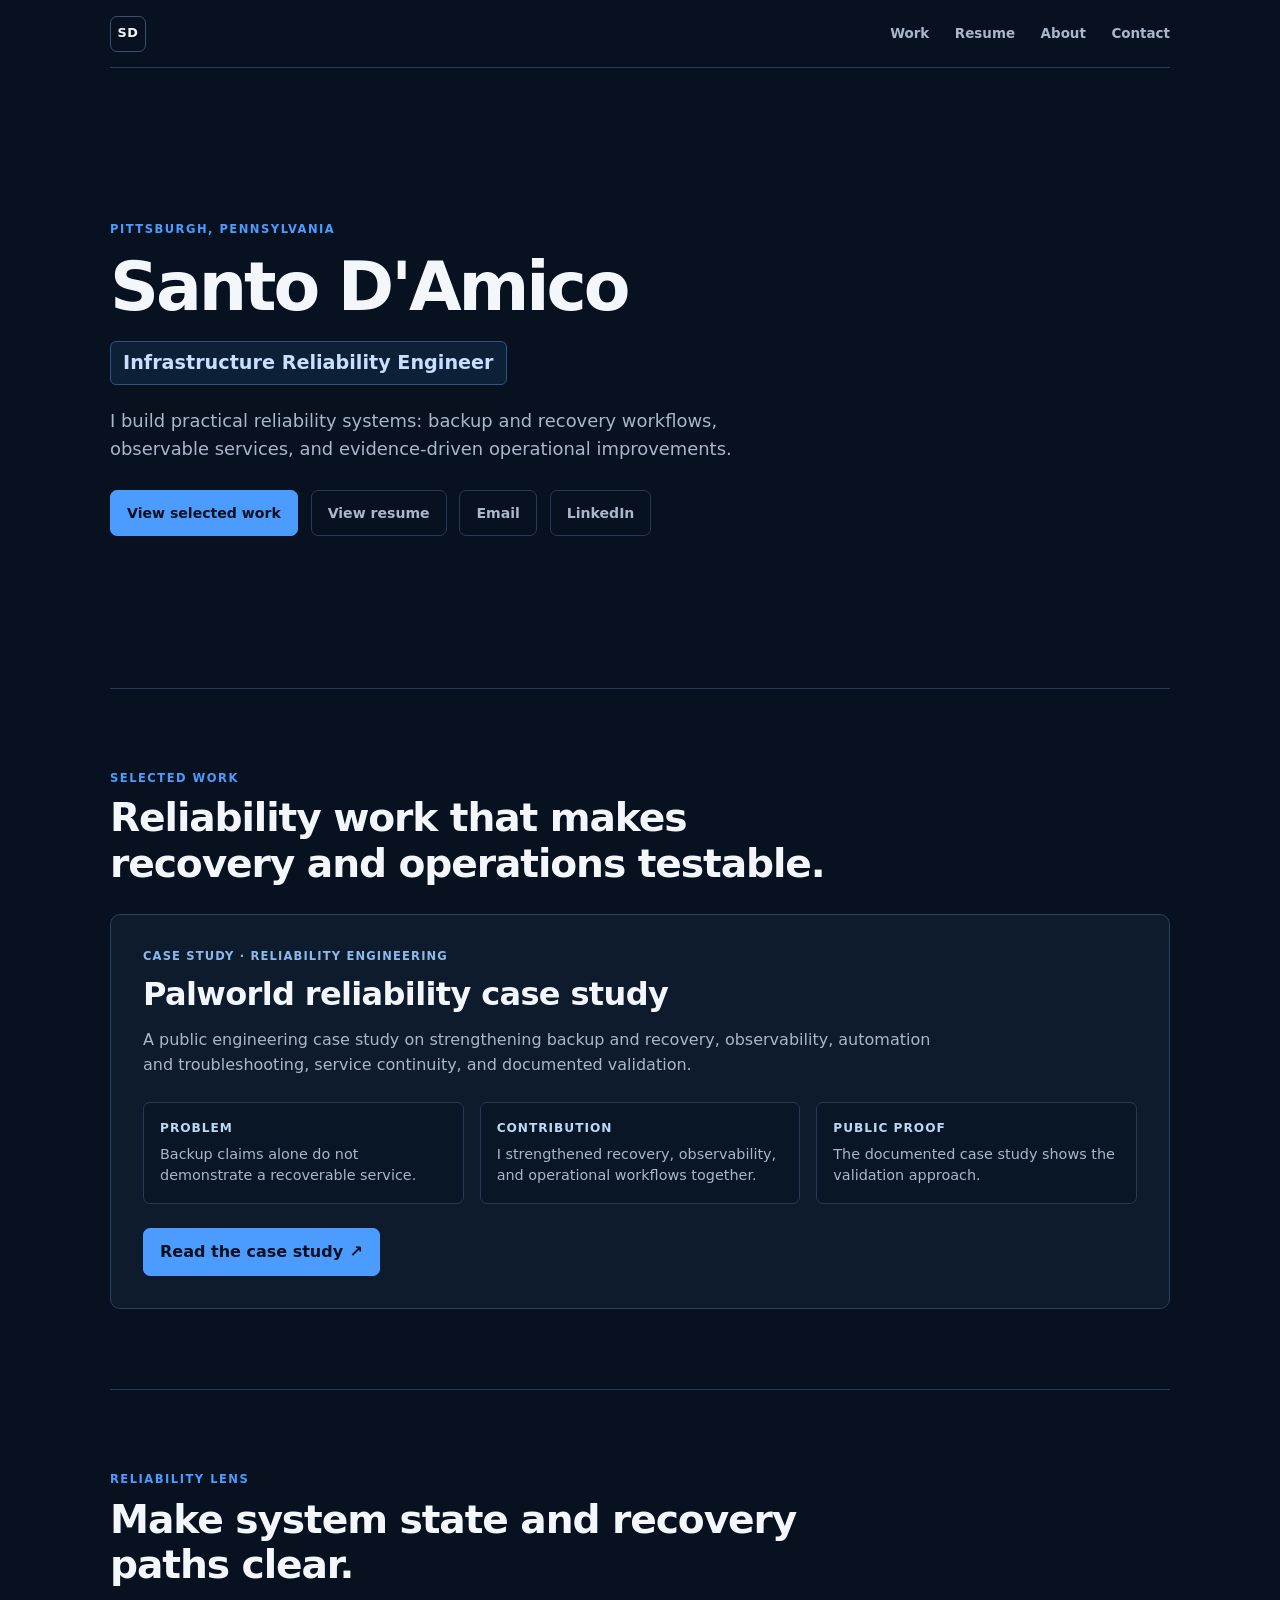
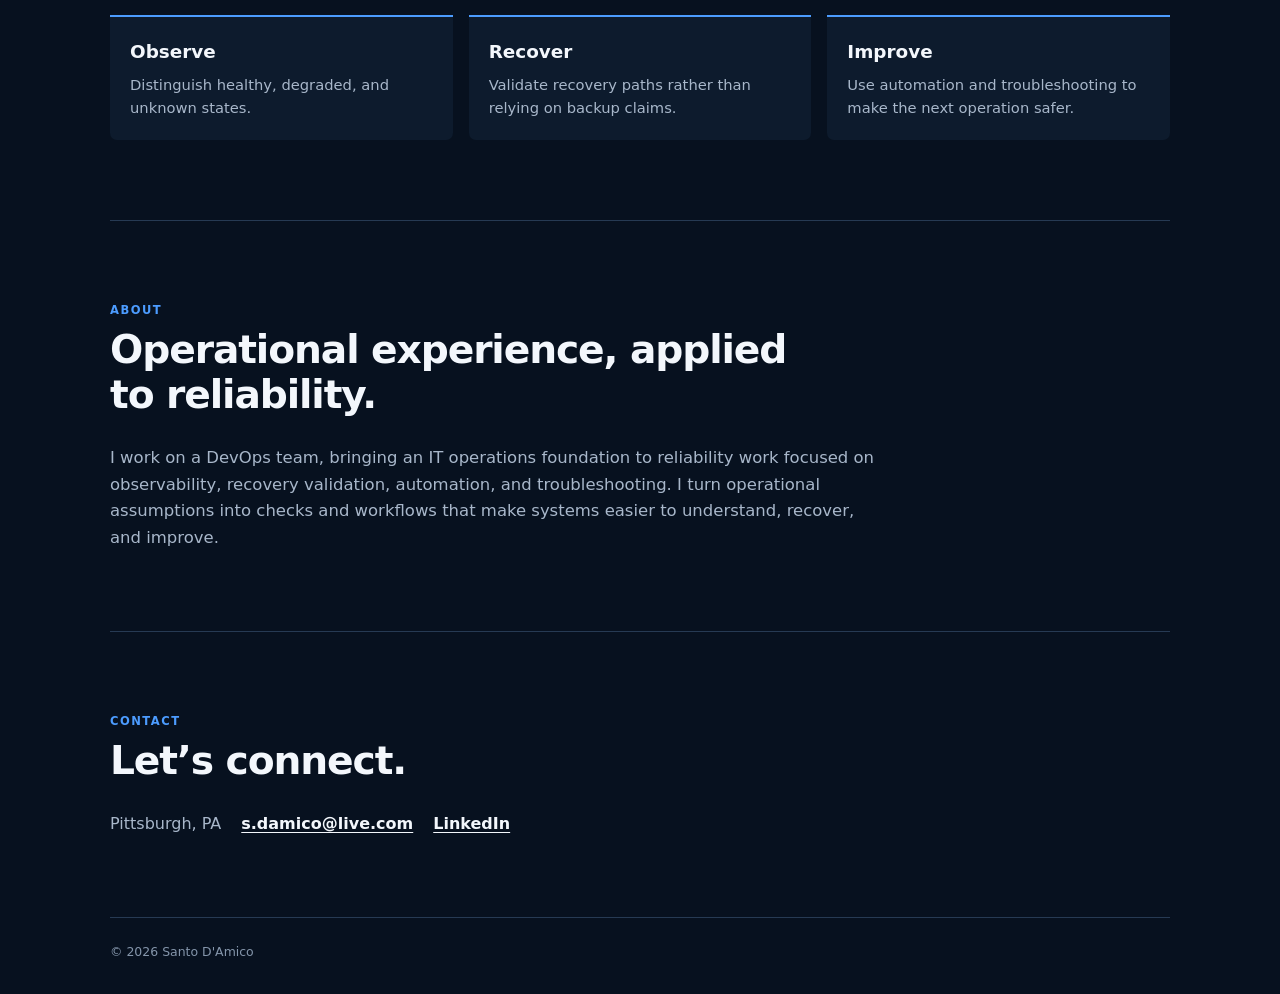
==== commit 19c005f4: "feat: publish corrected resume integration" ====
--- a/index.html
+++ b/index.html
@@ -12,6 +12,7 @@
     <a class="wordmark" href="#top" aria-label="Santo D'Amico home">SD</a>
     <nav class="site-nav" aria-label="Primary navigation">
       <a href="#work">Work</a>
+      <a href="resume.html">Resume</a>
       <a href="#about">About</a>
       <a href="#contact">Contact</a>
     </nav>
@@ -25,6 +26,7 @@
       <p class="lede">I build practical reliability systems: backup and recovery workflows, observable services, and evidence-driven operational improvements.</p>
       <nav class="hero-actions" aria-label="Featured and professional links">
         <a class="button button-primary" href="#work">View selected work</a>
+        <a class="button button-secondary" href="resume.html">View resume</a>
         <a class="button button-secondary" href="mailto:s.damico@live.com">Email</a>
         <a class="button button-secondary" href="https://www.linkedin.com/in/santodamico/">LinkedIn</a>
       </nav>
--- a/styles.css
+++ b/styles.css
@@ -62,6 +62,7 @@
 .site-nav { display: flex; gap: clamp(0.8rem, 3vw, 1.6rem); font-size: 0.84rem; font-weight: 650; }
 .site-nav a { color: var(--muted); text-decoration: none; }
 .site-nav a:hover { color: var(--text); }
+.site-nav a[aria-current="page"] { color: var(--text); }
 
 main { display: block; }
 .hero {
@@ -164,10 +165,113 @@
 footer { display: flex; justify-content: space-between; gap: 1rem; padding-block: 1.5rem 2rem; border-top: 1px solid var(--line); color: #8495aa; font-size: 0.78rem; }
 footer p { margin: 0; }
 
+.resume-page { padding-bottom: clamp(3.5rem, 7vw, 5rem); }
+.resume-intro {
+  display: flex;
+  min-height: 390px;
+  align-items: center;
+  justify-content: space-between;
+  gap: 2rem;
+  padding-block: clamp(3.25rem, 8vh, 5rem);
+}
+.resume-intro h1 { font-size: clamp(2.9rem, 7vw, 4.25rem); }
+.resume-actions { display: flex; max-width: 280px; flex-wrap: wrap; justify-content: flex-end; gap: 0.75rem; }
+.resume-summary {
+  display: grid;
+  grid-template-columns: 1fr;
+  gap: 0.65rem;
+  padding: clamp(1.5rem, 4vw, 2.25rem);
+  border: 1px solid #29425f;
+  border-radius: var(--radius);
+  background: var(--surface);
+}
+.resume-summary .resume-file-label { grid-row: auto; }
+.resume-summary h2 { font-size: clamp(1.55rem, 3vw, 2.1rem); }
+.resume-summary > p:last-child { margin: 0; color: var(--muted); }
+.resume-file-label {
+  margin: 0;
+  color: var(--accent);
+  font-family: ui-monospace, SFMono-Regular, Menlo, Consolas, monospace;
+  font-size: 0.76rem;
+  font-weight: 750;
+  letter-spacing: 0.04em;
+}
+.resume-file-label::before { content: "~/"; color: #6f88a6; }
+.resume-section { padding-top: clamp(3.5rem, 7vw, 5rem); }
+.career-timeline { position: relative; margin-top: 2rem; }
+.career-timeline::before {
+  position: absolute;
+  top: 0;
+  bottom: 0;
+  left: 11px;
+  width: 2px;
+  background: var(--line);
+  content: "";
+}
+.timeline-entry { position: relative; padding: 0 0 2rem 3rem; }
+.timeline-entry:last-child { padding-bottom: 0; }
+.timeline-marker {
+  position: absolute;
+  top: 1.7rem;
+  left: 5px;
+  width: 14px;
+  height: 14px;
+  border: 3px solid var(--bg);
+  border-radius: 50%;
+  background: var(--accent);
+  box-shadow: 0 0 0 2px var(--accent);
+}
+.timeline-card { padding: clamp(1.3rem, 3.5vw, 2rem); border: 1px solid #29425f; border-radius: var(--radius); background: var(--surface); }
+.timeline-header { display: flex; align-items: flex-start; justify-content: space-between; gap: 1rem 2rem; }
+.timeline-header h3 { margin: 0; font-size: clamp(1.25rem, 2.6vw, 1.6rem); line-height: 1.25; }
+.title-context { color: #c4d4e6; font-weight: 500; }
+.timeline-company { margin: 0.3rem 0 0; color: #9cc7f4; font-weight: 650; }
+.timeline-date { flex: 0 0 auto; margin: 0; color: var(--accent); font-size: 0.82rem; font-weight: 750; }
+.achievement-list { margin: 1.35rem 0 0; padding-left: 1.25rem; color: var(--muted); }
+.achievement-list li { margin-top: 0.72rem; padding-left: 0.25rem; }
+.achievement-list li::marker { color: var(--accent); }
+.timeline-tags { display: flex; flex-wrap: wrap; gap: 0.5rem; margin-top: 1.4rem; }
+.timeline-tags span {
+  padding: 0.28rem 0.65rem;
+  border: 1px solid #31547c;
+  border-radius: 999px;
+  background: #0c2038;
+  color: #b8d7fb;
+  font-size: 0.72rem;
+  font-weight: 700;
+}
+.skills-grid { display: grid; grid-template-columns: repeat(2, minmax(0, 1fr)); gap: 1rem; }
+.skills-grid article { padding: 1.25rem; border-top: 2px solid var(--accent); border-radius: 0 0 7px 7px; background: var(--surface); }
+.skills-grid h3 { margin: 0 0 0.6rem; font-size: 1rem; }
+.skills-grid ul { margin: 0; padding-left: 1.15rem; color: var(--muted); }
+.skills-grid li { margin-top: 0.3rem; }
+.skills-grid li::marker { color: var(--accent); }
+.resume-download {
+  display: flex;
+  align-items: center;
+  justify-content: space-between;
+  gap: 2rem;
+  margin-top: clamp(3.5rem, 7vw, 5rem);
+  padding: clamp(1.5rem, 4vw, 2.25rem);
+  border: 1px solid #31547c;
+  border-radius: var(--radius);
+  background: #0c2038;
+}
+.resume-download h2 { font-size: clamp(1.5rem, 3vw, 2rem); }
+.resume-download p:not(.eyebrow) { margin: 0.5rem 0 0; color: var(--muted); }
+.resume-download .button { flex: 0 0 auto; }
+
 @media (max-width: 700px) {
   .hero { min-height: auto; max-height: none; padding-block: 4rem; }
   .project-points, .lens-grid { grid-template-columns: 1fr; }
   .project-points { gap: 0.75rem; }
+  .resume-intro { min-height: auto; align-items: flex-start; flex-direction: column; }
+  .resume-actions { max-width: none; justify-content: flex-start; }
+  .resume-summary { grid-template-columns: 1fr; }
+  .resume-summary .resume-file-label { grid-row: auto; }
+  .timeline-header { flex-direction: column; }
+  .skills-grid { grid-template-columns: 1fr; }
+  .resume-download { align-items: flex-start; flex-direction: column; }
 }
 @media (max-width: 420px) {
   .site-header { gap: 0.75rem; }
@@ -175,6 +279,8 @@
   h1 { font-size: clamp(2.7rem, 15vw, 3.25rem); }
   .hero-actions { align-items: stretch; flex-direction: column; }
   .button { width: 100%; }
+  .resume-actions { width: 100%; }
+  .timeline-entry { padding-left: 2.25rem; }
   footer { align-items: flex-start; flex-direction: column; }
 }
 @media (prefers-reduced-motion: reduce) { html { scroll-behavior: auto; } }
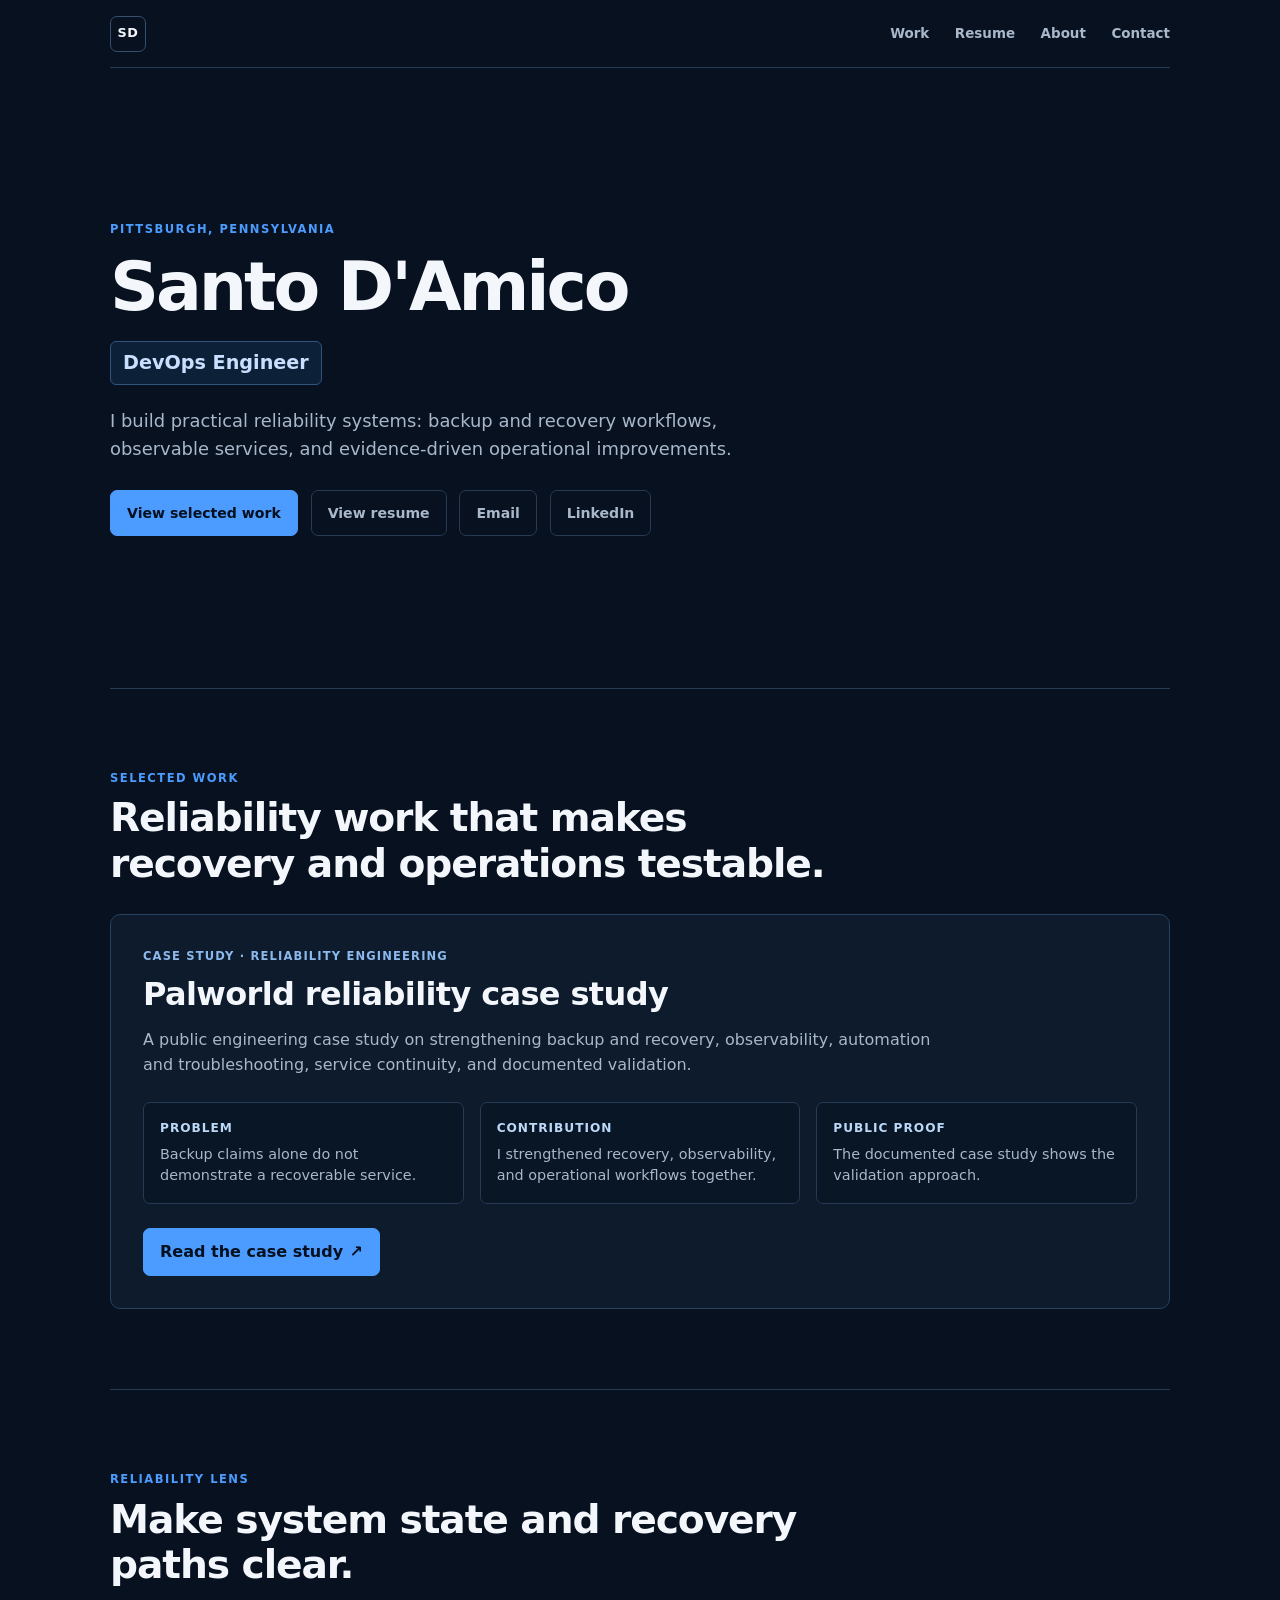
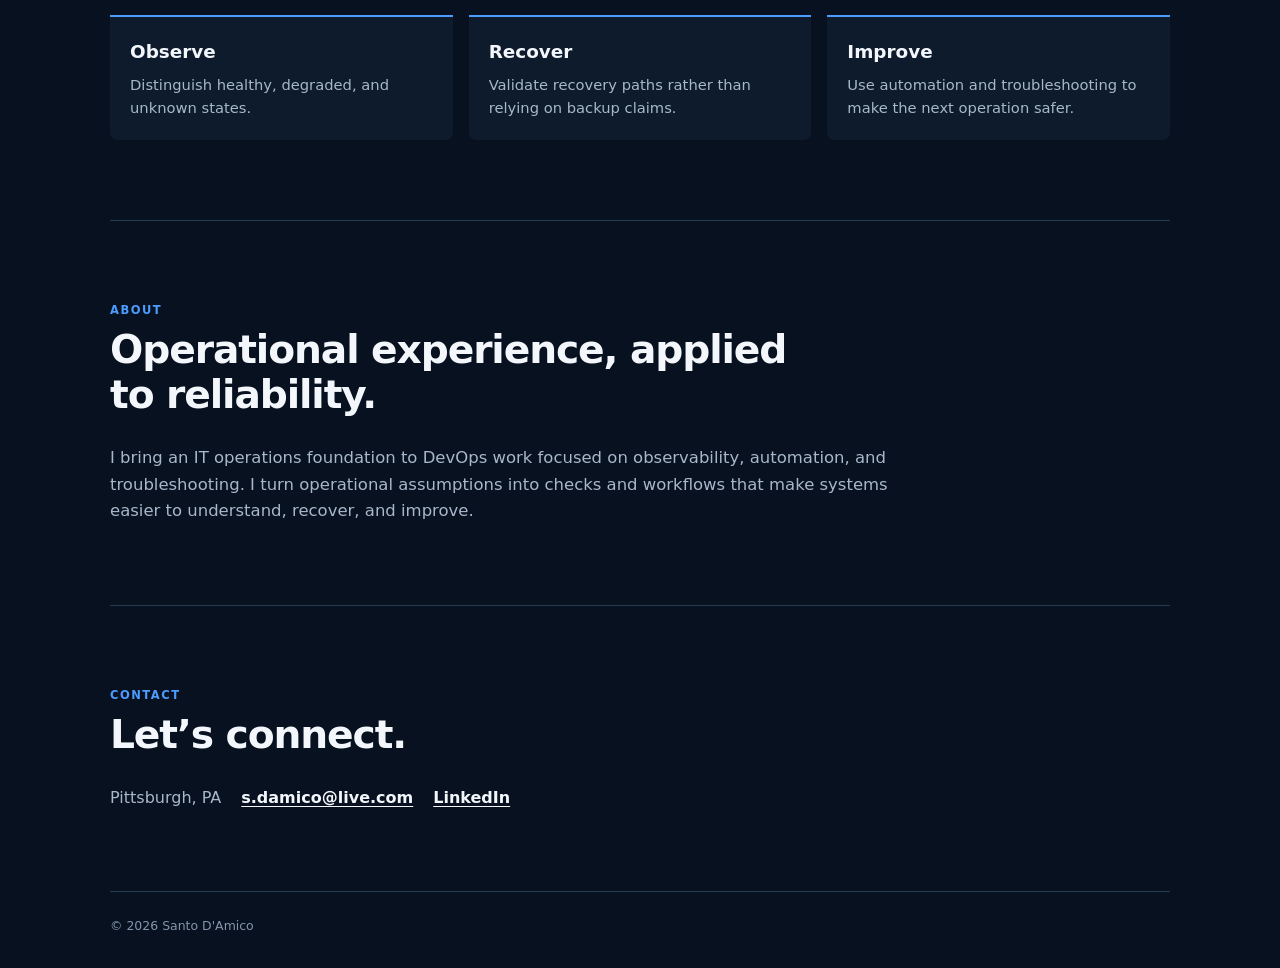
==== commit 8c28b2ef: "Update title and description for DevOps role" ====
--- a/index.html
+++ b/index.html
@@ -3,8 +3,8 @@
 <head>
   <meta charset="utf-8">
   <meta name="viewport" content="width=device-width, initial-scale=1">
-  <meta name="description" content="Santo D'Amico — Infrastructure Reliability Engineer in Pittsburgh, PA.">
-  <title>Santo D'Amico — Infrastructure Reliability Engineer</title>
+  <meta name="description" content="Santo D'Amico — DevOps Engineer in Pittsburgh, PA.">
+  <title>Santo D'Amico — DevOps Engineer</title>
   <link rel="stylesheet" href="styles.css">
 </head>
 <body>
@@ -22,7 +22,7 @@
     <section class="hero" aria-labelledby="intro-heading">
       <p class="eyebrow">Pittsburgh, Pennsylvania</p>
       <h1 id="intro-heading">Santo D'Amico</h1>
-      <p class="role">Infrastructure Reliability Engineer</p>
+      <p class="role">DevOps Engineer</p>
       <p class="lede">I build practical reliability systems: backup and recovery workflows, observable services, and evidence-driven operational improvements.</p>
       <nav class="hero-actions" aria-label="Featured and professional links">
         <a class="button button-primary" href="#work">View selected work</a>
@@ -85,7 +85,7 @@
         <p class="eyebrow">About</p>
         <h2 id="about-heading">Operational experience, applied to reliability.</h2>
       </div>
-      <p class="about-copy">I work on a DevOps team, bringing an IT operations foundation to reliability work focused on observability, recovery validation, automation, and troubleshooting. I turn operational assumptions into checks and workflows that make systems easier to understand, recover, and improve.</p>
+      <p class="about-copy">I bring an IT operations foundation to DevOps work focused on observability, automation, and troubleshooting. I turn operational assumptions into checks and workflows that make systems easier to understand, recover, and improve.</p>
     </section>
 
     <section class="section" id="contact" aria-labelledby="contact-heading">
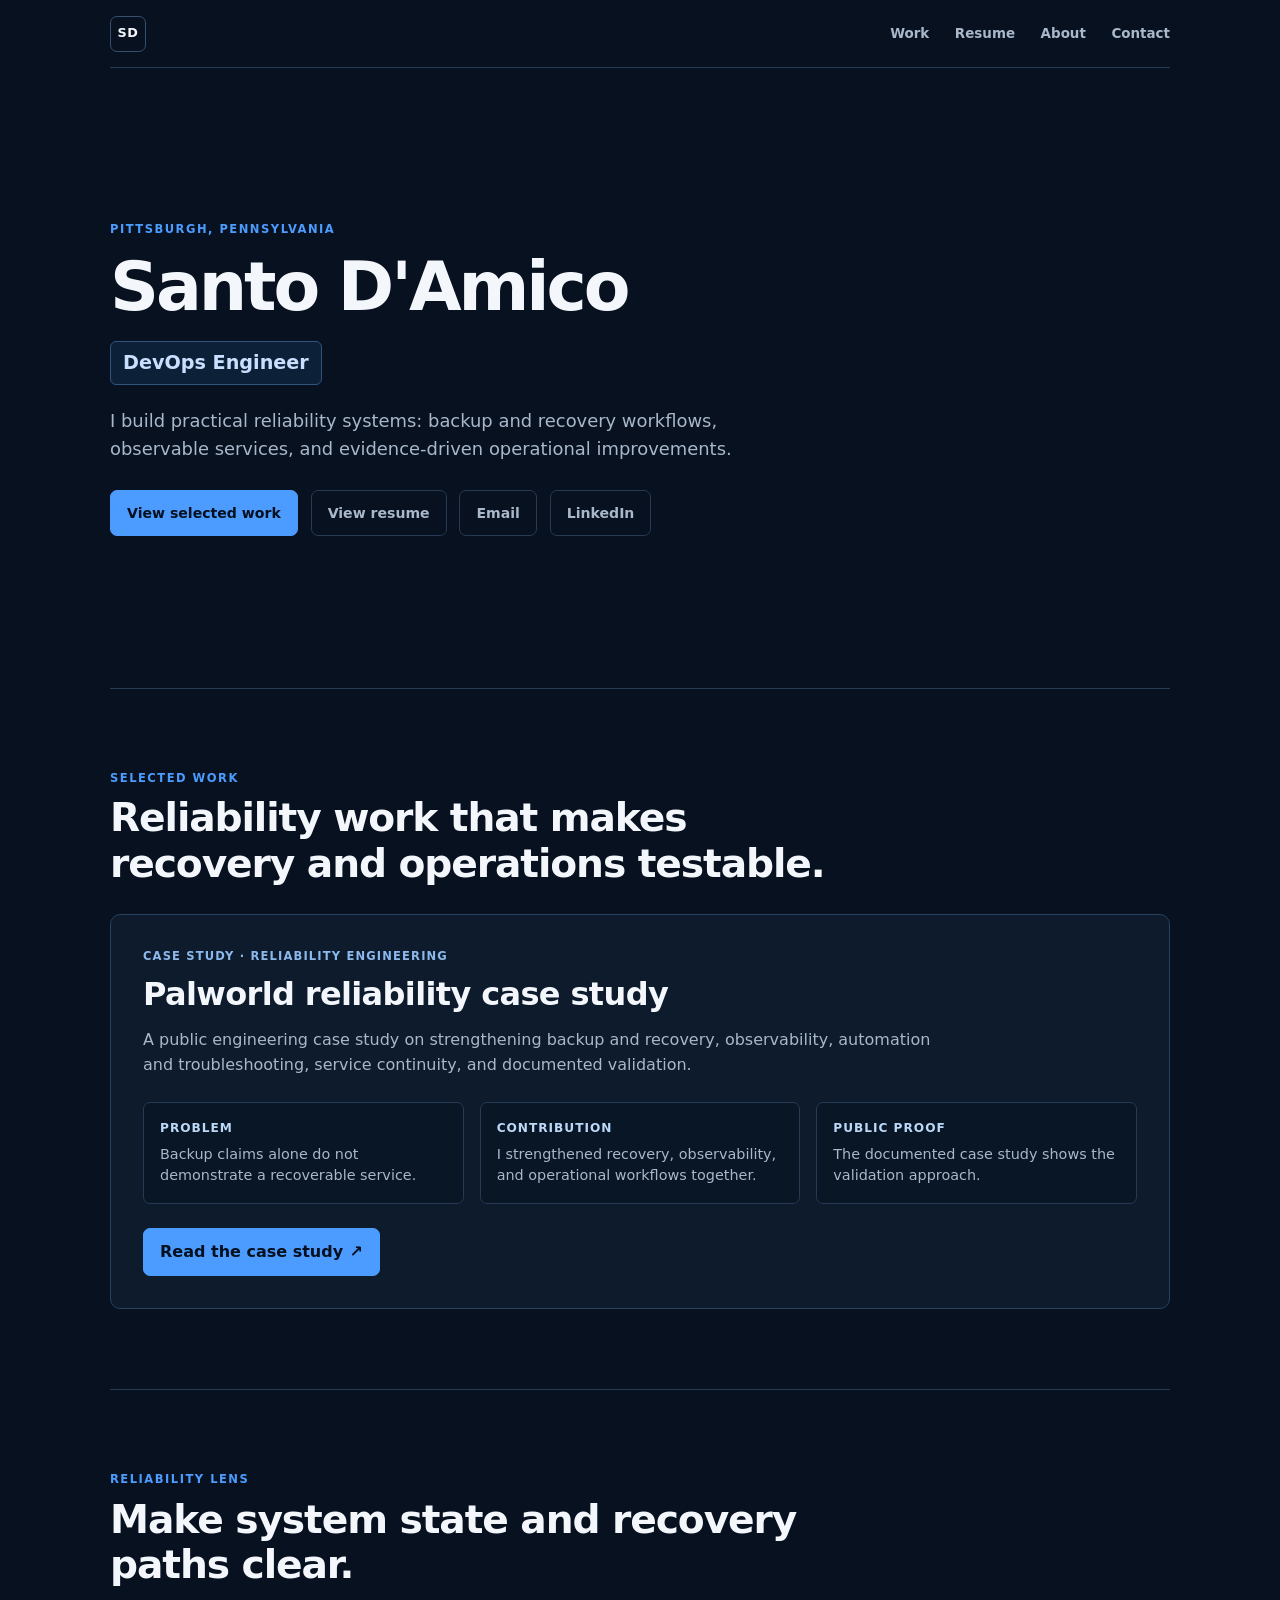
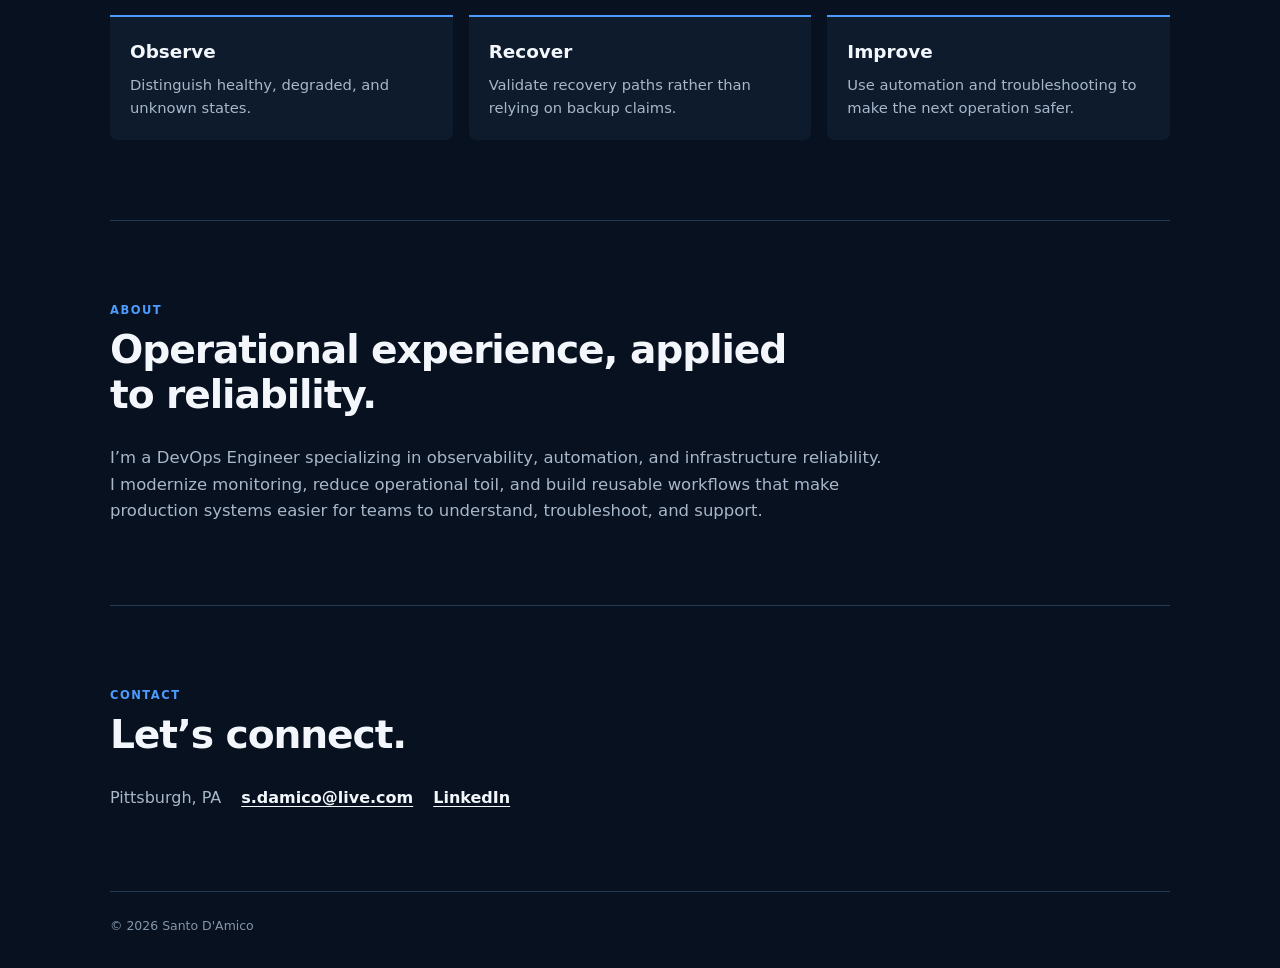
==== commit d88cd751: "feat: update portfolio for DevOps promotion" ====
--- a/index.html
+++ b/index.html
@@ -3,7 +3,7 @@
 <head>
   <meta charset="utf-8">
   <meta name="viewport" content="width=device-width, initial-scale=1">
-  <meta name="description" content="Santo D'Amico — DevOps Engineer in Pittsburgh, PA.">
+  <meta name="description" content="Santo D'Amico — DevOps Engineer specializing in observability, automation, and infrastructure reliability.">
   <title>Santo D'Amico — DevOps Engineer</title>
   <link rel="stylesheet" href="styles.css">
 </head>
@@ -85,7 +85,7 @@
         <p class="eyebrow">About</p>
         <h2 id="about-heading">Operational experience, applied to reliability.</h2>
       </div>
-      <p class="about-copy">I bring an IT operations foundation to DevOps work focused on observability, automation, and troubleshooting. I turn operational assumptions into checks and workflows that make systems easier to understand, recover, and improve.</p>
+      <p class="about-copy">I’m a DevOps Engineer specializing in observability, automation, and infrastructure reliability. I modernize monitoring, reduce operational toil, and build reusable workflows that make production systems easier for teams to understand, troubleshoot, and support.</p>
     </section>
 
     <section class="section" id="contact" aria-labelledby="contact-heading">
--- a/styles.css
+++ b/styles.css
@@ -227,6 +227,8 @@
 .title-context { color: #c4d4e6; font-weight: 500; }
 .timeline-company { margin: 0.3rem 0 0; color: #9cc7f4; font-weight: 650; }
 .timeline-date { flex: 0 0 auto; margin: 0; color: var(--accent); font-size: 0.82rem; font-weight: 750; }
+.timeline-history { margin: 1rem 0 0; color: #c4d4e6; font-size: 0.88rem; }
+.timeline-history span { margin-inline: 0.4rem; color: var(--accent); }
 .achievement-list { margin: 1.35rem 0 0; padding-left: 1.25rem; color: var(--muted); }
 .achievement-list li { margin-top: 0.72rem; padding-left: 0.25rem; }
 .achievement-list li::marker { color: var(--accent); }
